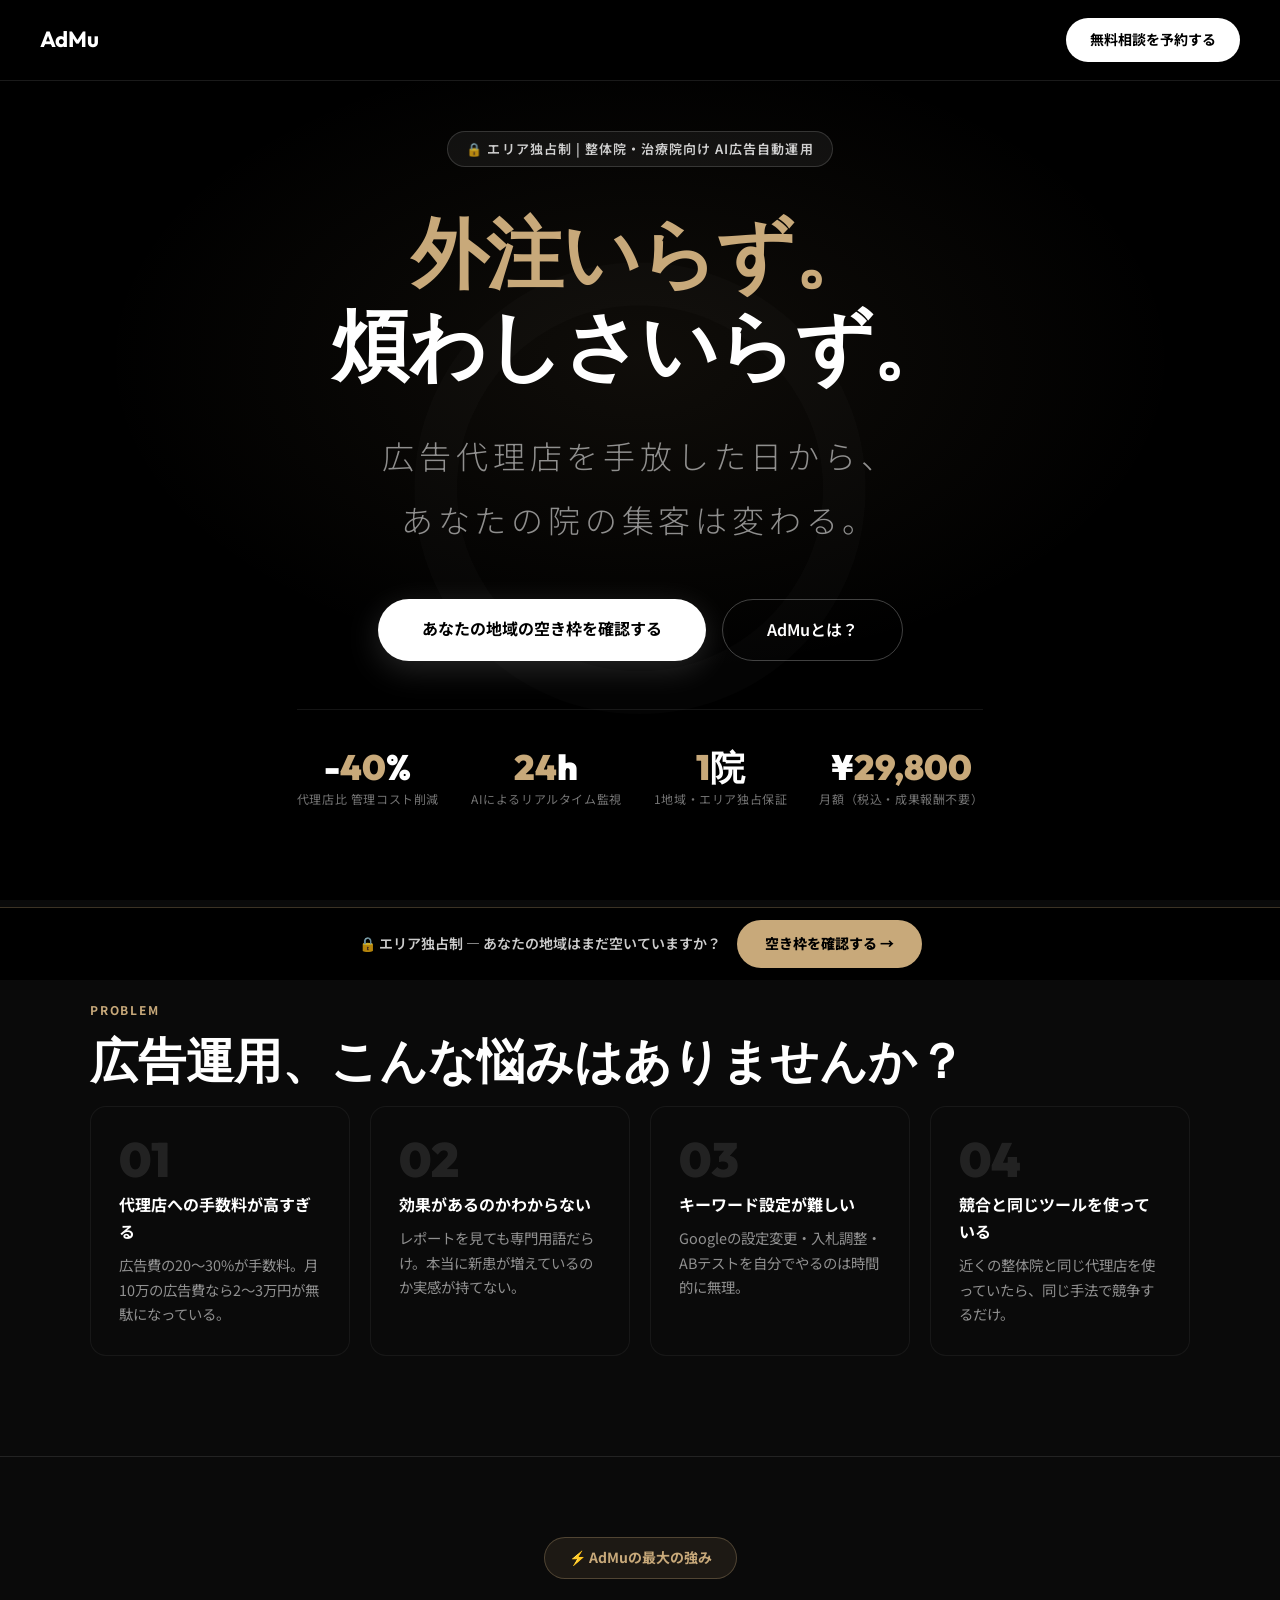
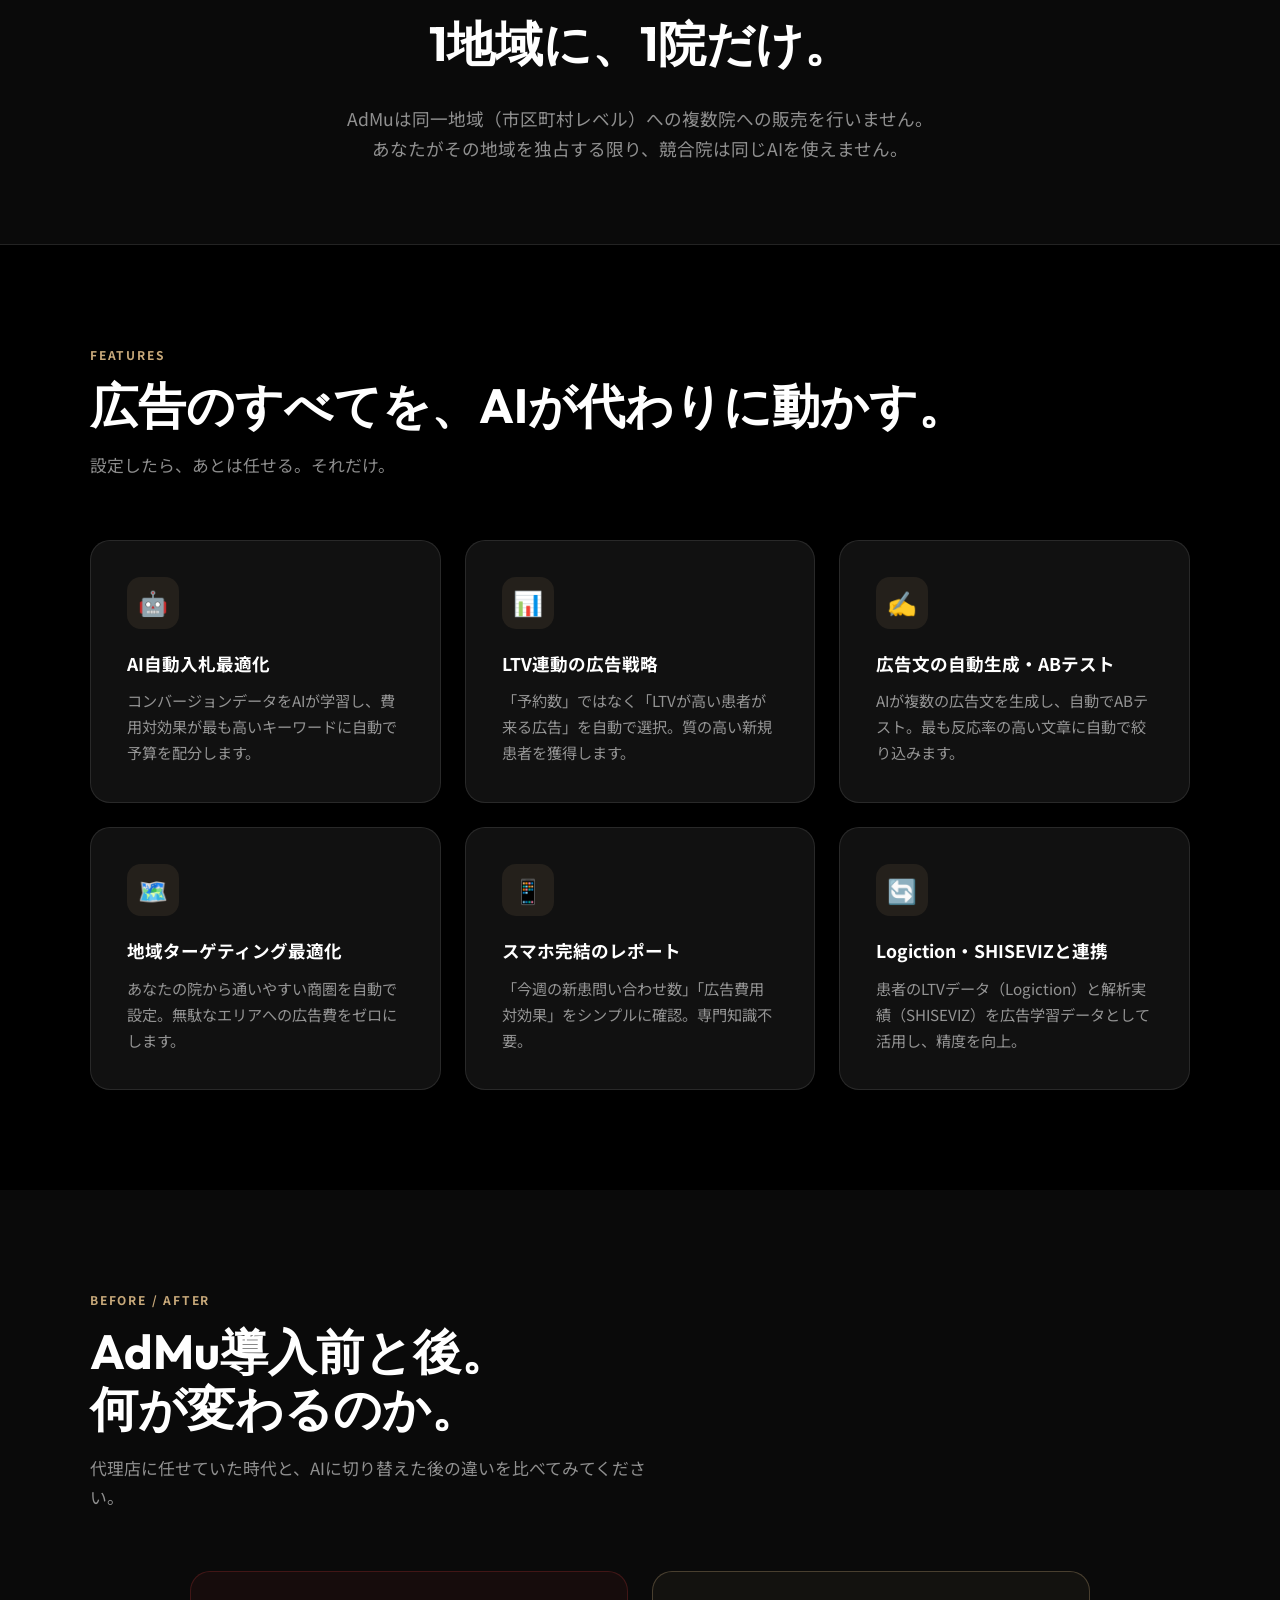
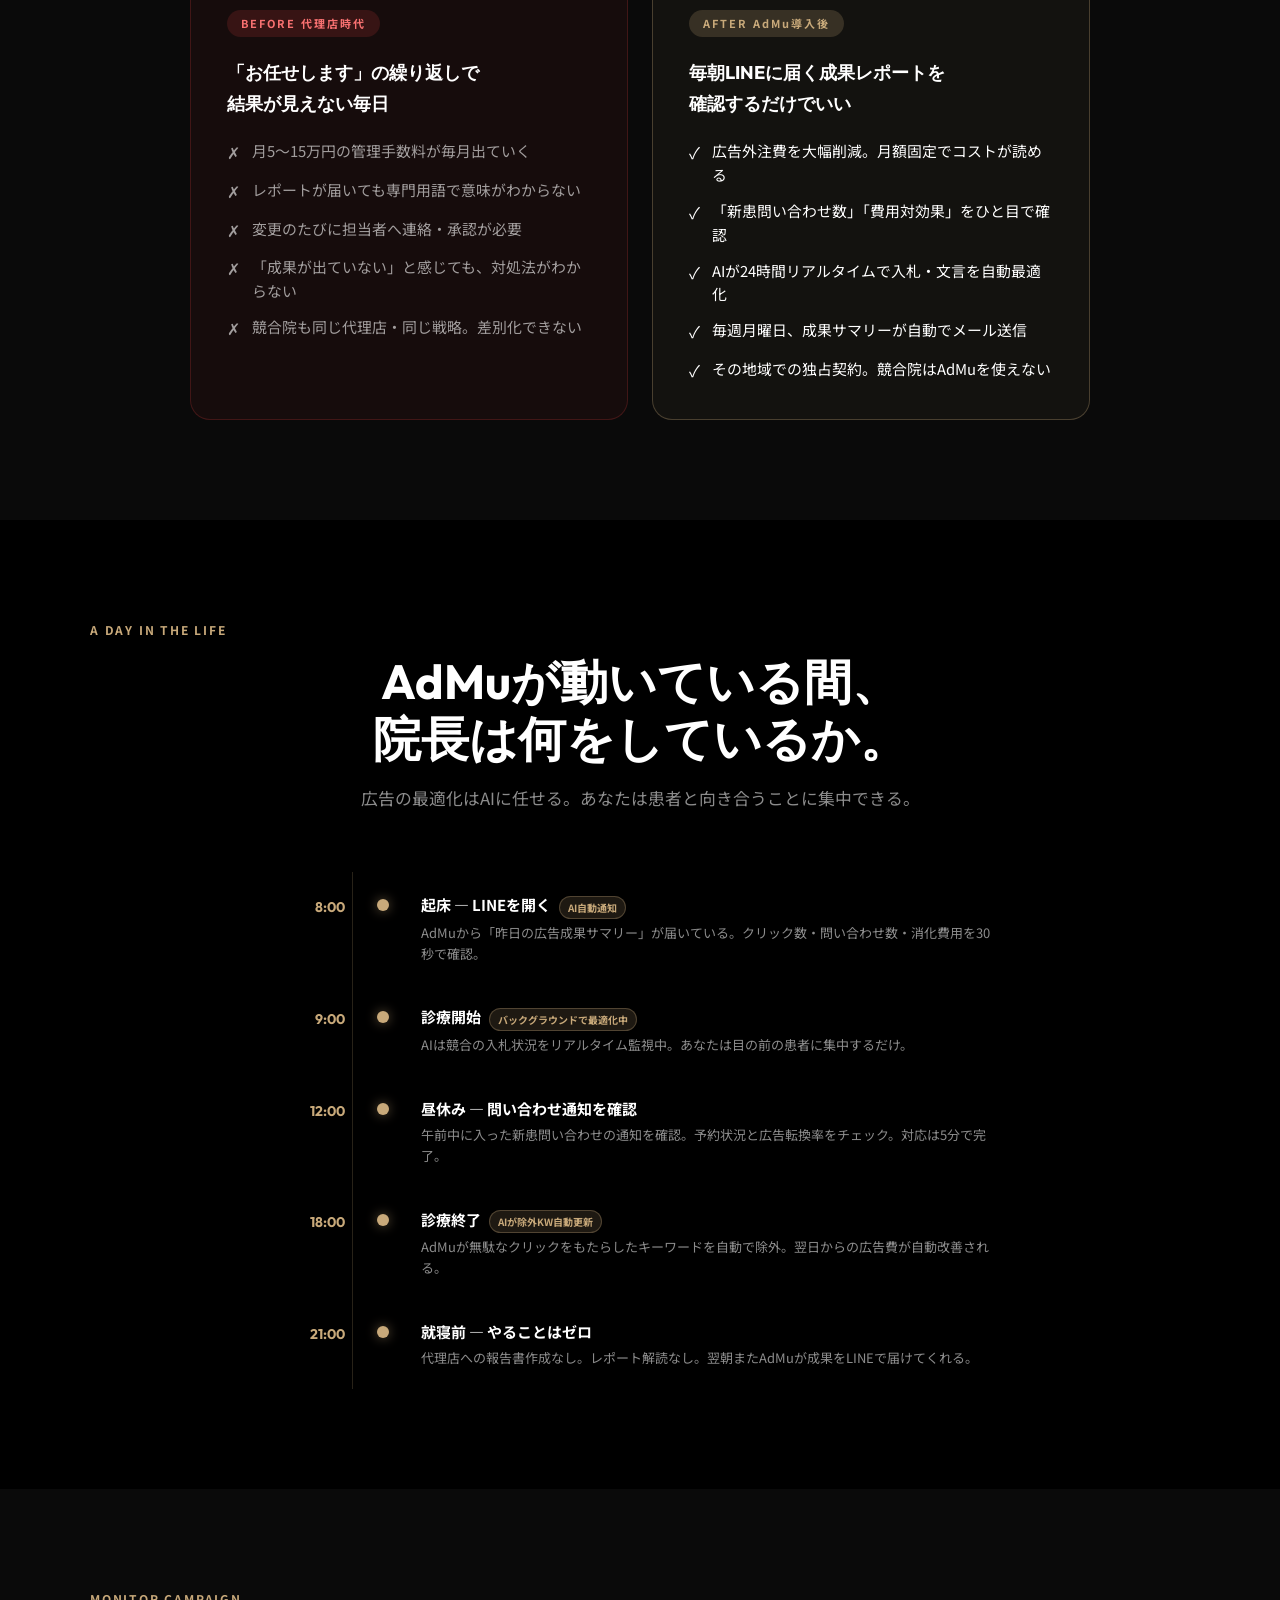
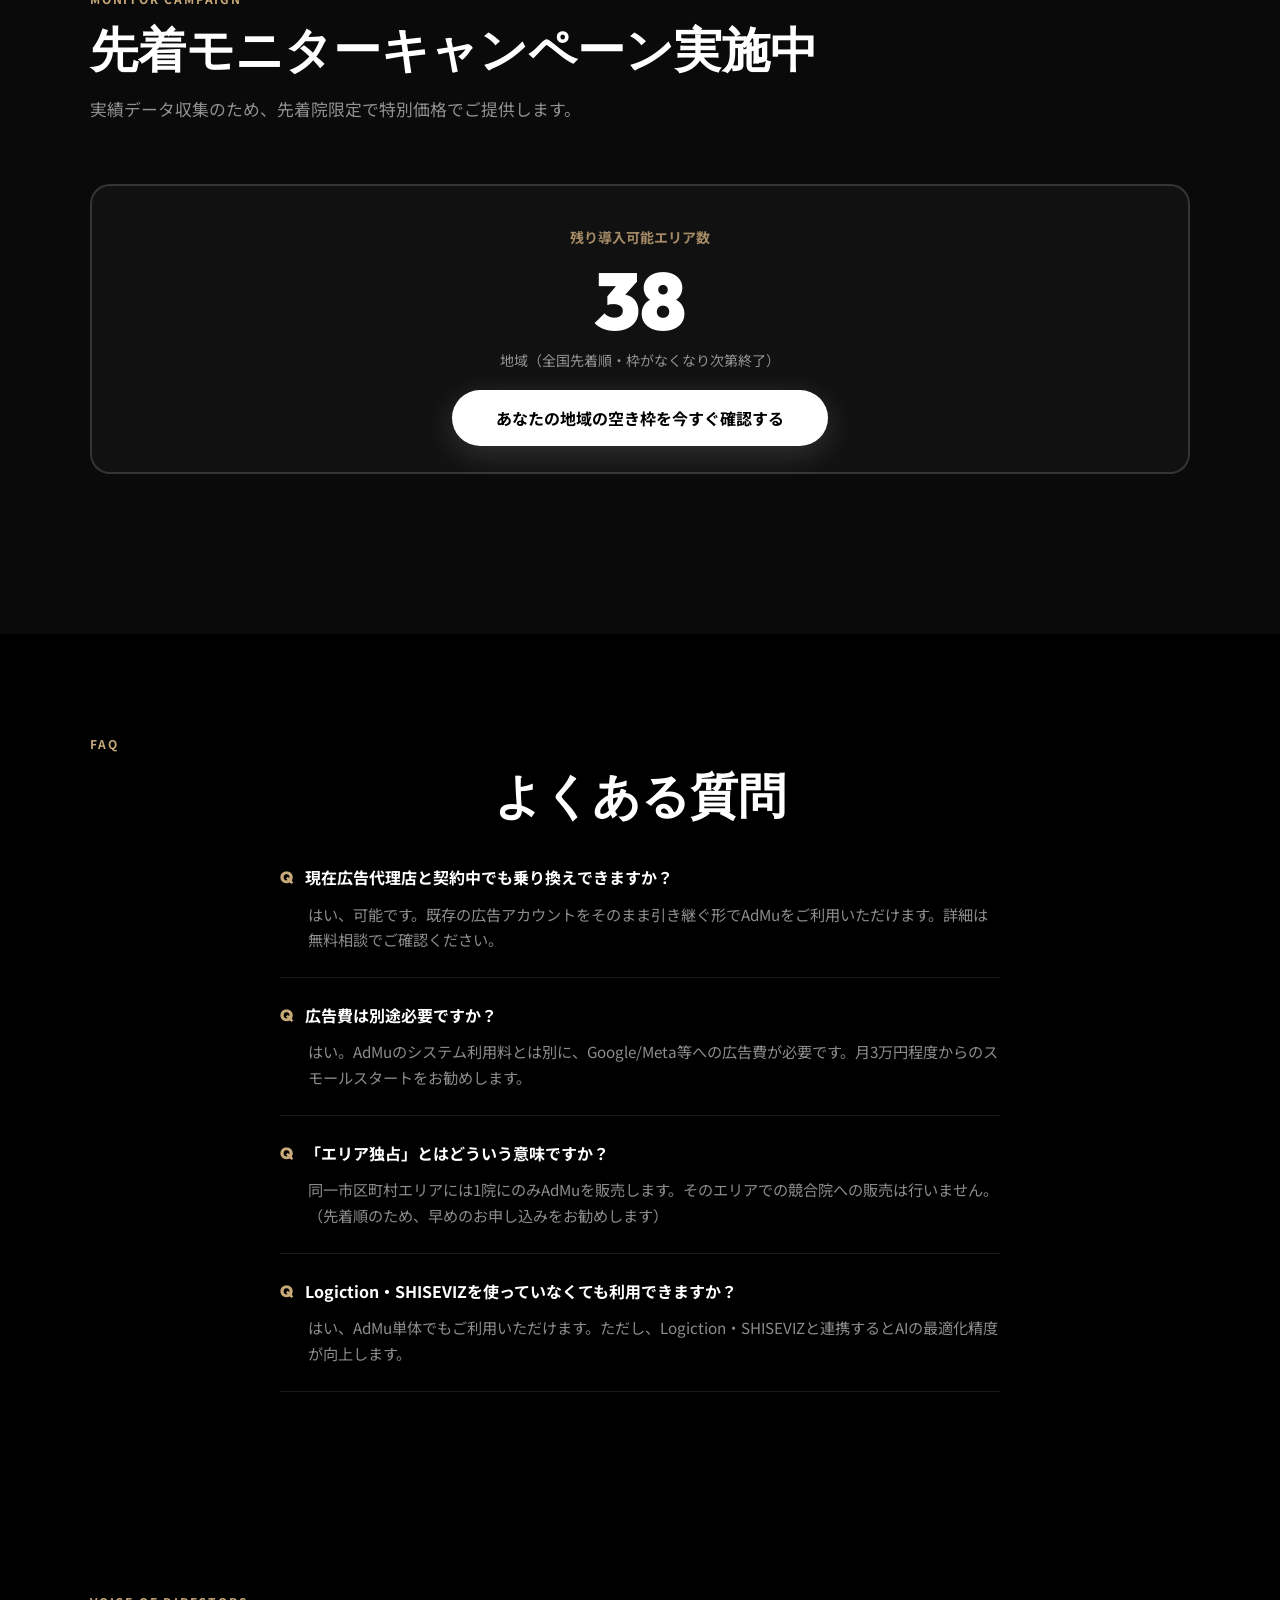
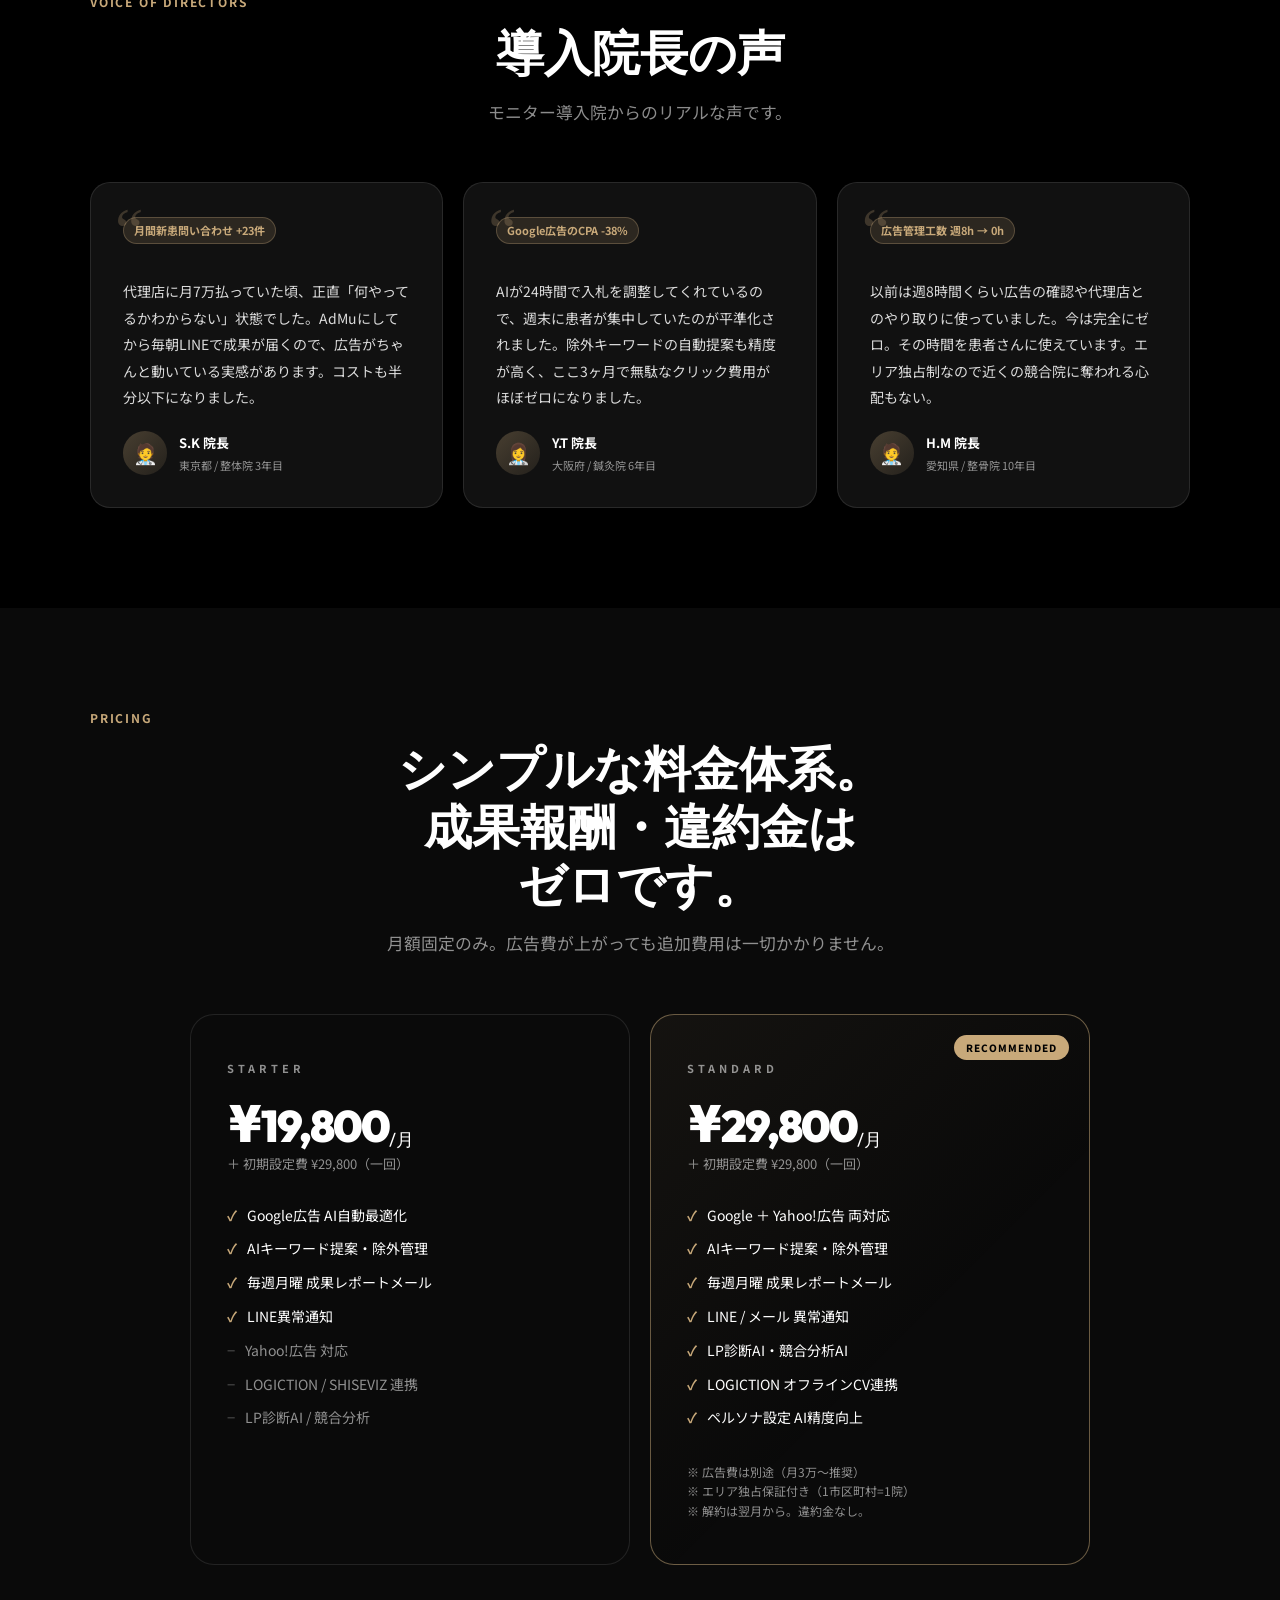
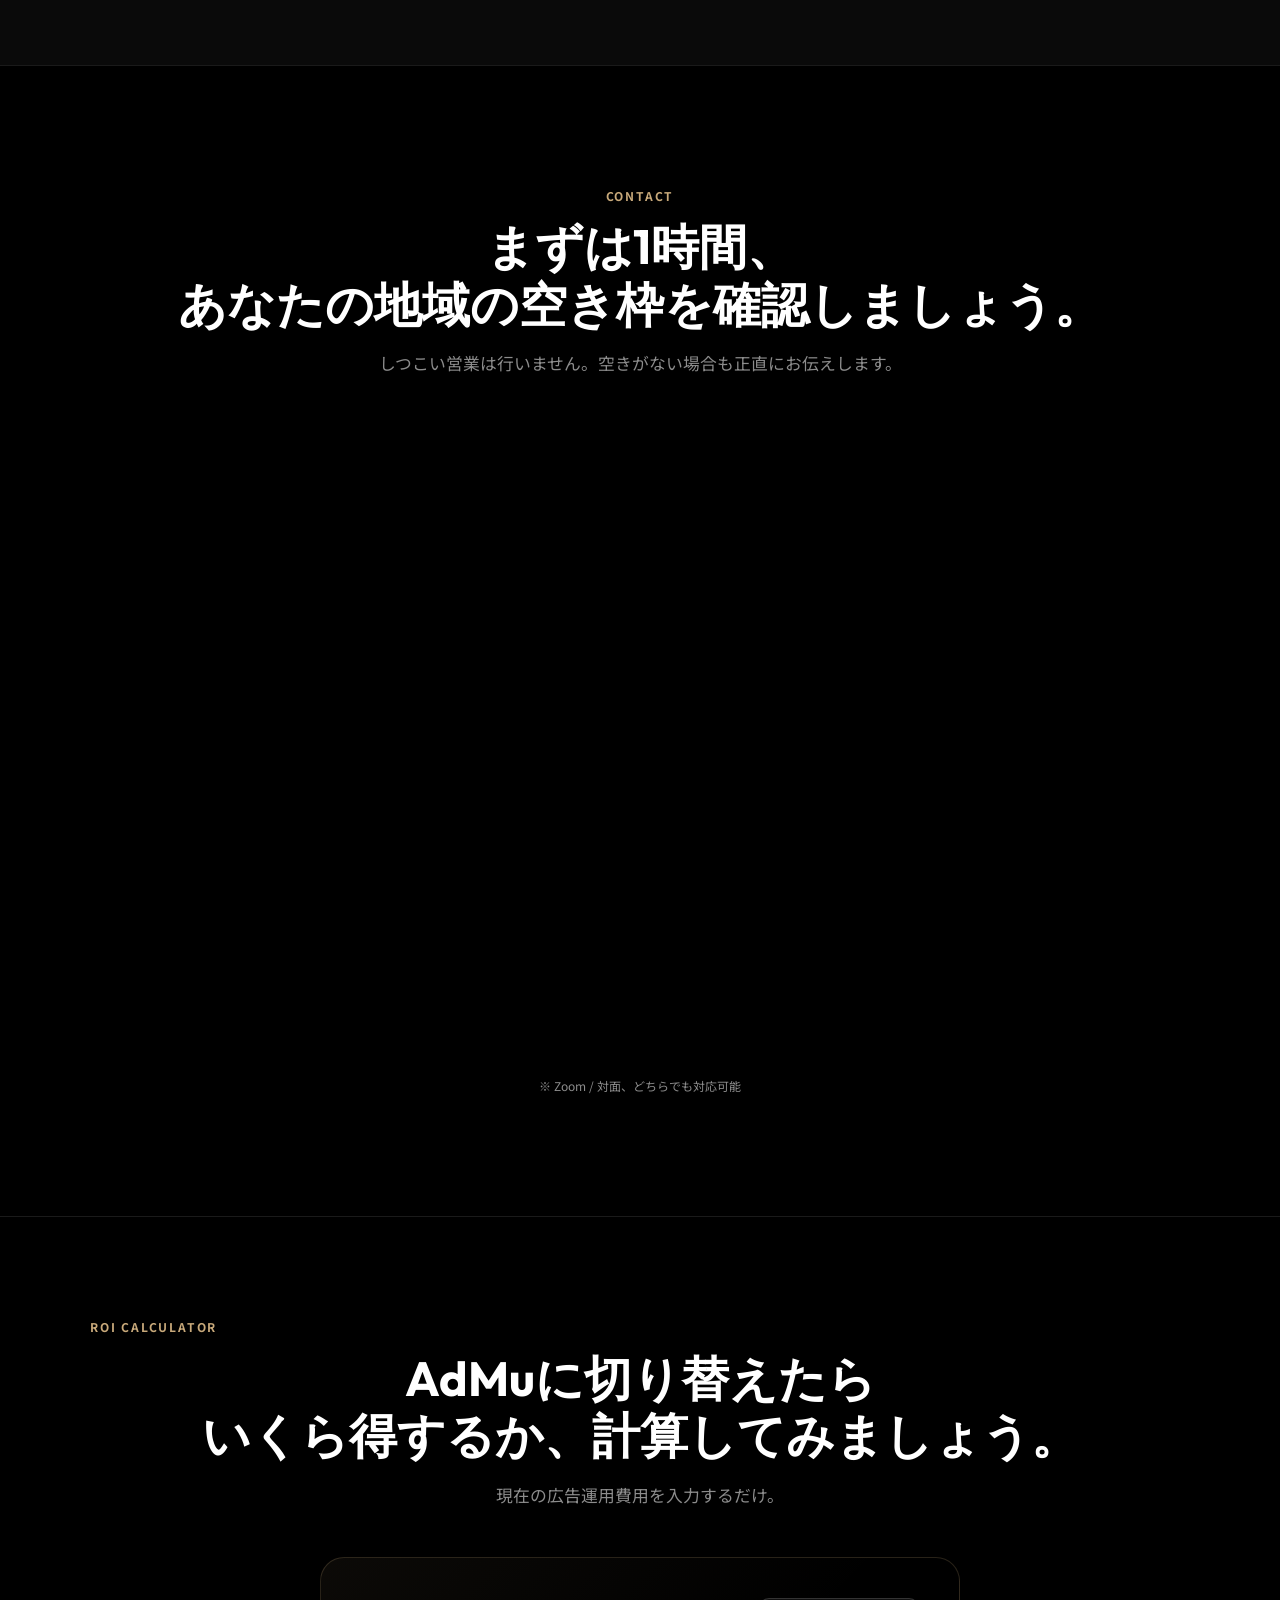
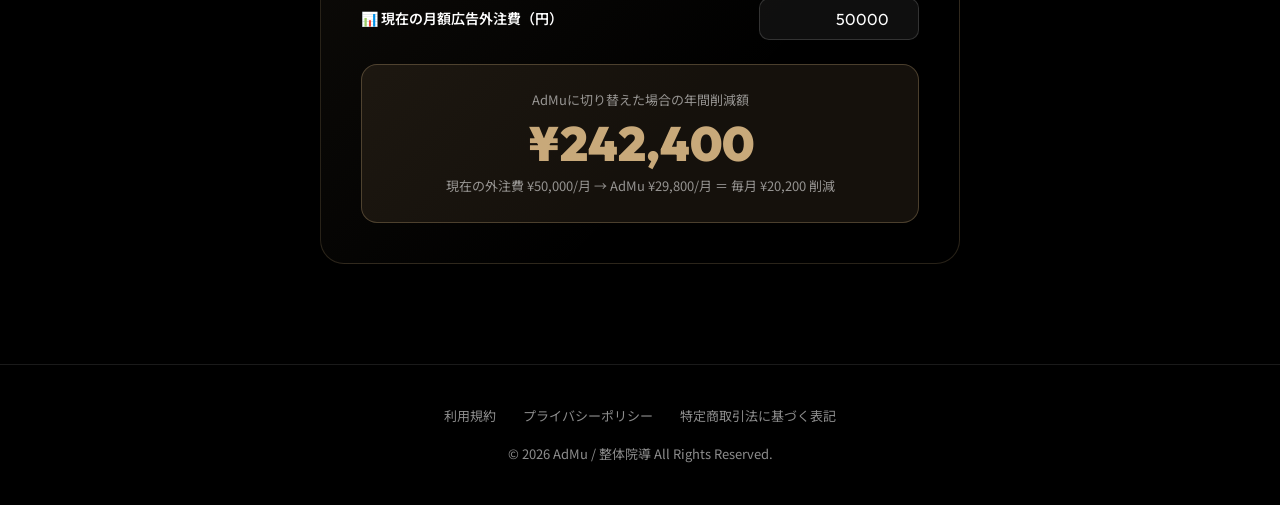
==== lp/index.html @ 642f0ea5 "feat: LP追加（Render Static Siteでデプロイ）" ====
<!DOCTYPE html>
<html lang="ja">
<head>
  <meta charset="UTF-8">
  <meta name="viewport" content="width=device-width, initial-scale=1.0">

  <!-- SEO基本 -->
  <title>AdMu | 整体院・治療院向けGoogle広告 AI自動運用システム</title>
  <meta name="description" content="AdMuは整体院・治療院向けのAI広告自動運用システムです。Google/Meta広告をAIが自動最適化。外注不要・煩わしさゼロで、新規患者の集客を自動化します。エリア独占制。">
  <meta name="keywords" content="整体院 広告,治療院 Google広告,整体院 集客自動化,AdMu,広告運用AI,整体院 マーケティング">
  <link rel="canonical" href="https://admu.jp/">

  <!-- OGP -->
  <meta property="og:type" content="website">
  <meta property="og:title" content="AdMu | 外注いらず。煩わしさいらず。">
  <meta property="og:description" content="整体院・治療院向けAI広告自動運用。Google/Meta広告をAIが自動最適化。エリア独占制で競合に差をつける。">
  <meta property="og:url" content="https://admu.jp/">
  <meta property="og:image" content="https://admu.jp/ogp.png">
  <meta property="og:site_name" content="AdMu">
  <meta name="twitter:card" content="summary_large_image">

  <!-- 構造化データ -->
  <script type="application/ld+json">
  {
    "@context": "https://schema.org",
    "@type": "SoftwareApplication",
    "name": "AdMu",
    "applicationCategory": "BusinessApplication",
    "operatingSystem": "Web",
    "description": "整体院・治療院向けAI広告自動運用システム。Google/Meta広告をAIが自動最適化し、エリア独占で集客を最大化。",
    "provider": {
      "@type": "Organization",
      "name": "整体院導"
    }
  }
  </script>

  <link rel="preconnect" href="https://fonts.googleapis.com">
  <link rel="preconnect" href="https://fonts.gstatic.com" crossorigin>
  <link href="https://fonts.googleapis.com/css2?family=Outfit:wght@300;400;600;700;900&family=Noto+Sans+JP:wght@400;500;700&display=swap" rel="stylesheet">

  <style>
    :root {
      --primary: #ffffff;
      --accent: #c8a97a;
      --bg-dark: #000000;
      --bg-card: #0a0a0a;
      --bg-card2: #111111;
      --text: #ffffff;
      --text-muted: rgba(255,255,255,0.55);
      --border: rgba(255,255,255,0.1);
    }

    * { margin: 0; padding: 0; box-sizing: border-box; }
    html { scroll-behavior: smooth; }

    body {
      font-family: 'Noto Sans JP', 'Outfit', sans-serif;
      background: var(--bg-dark);
      color: var(--text);
      line-height: 1.7;
    }

    /* ナビ */
    nav {
      position: fixed; top: 0; left: 0; right: 0; z-index: 100;
      display: flex; justify-content: space-between; align-items: center;
      padding: 18px 40px;
      background: rgba(0,0,0,0.9);
      backdrop-filter: blur(12px);
      border-bottom: 1px solid var(--border);
    }
    .nav-logo {
      font-family: 'Outfit', sans-serif;
      font-size: 22px; font-weight: 700; color: white;
    }
    .nav-cta {
      background: white; color: black; border: none;
      padding: 10px 24px; border-radius: 30px;
      font-size: 14px; font-weight: 700;
      text-decoration: none; cursor: pointer;
      transition: opacity 0.2s;
    }
    .nav-cta:hover { opacity: 0.85; }

    /* ヒーロー */
    .hero {
      min-height: 100vh;
      display: flex; align-items: center; justify-content: center;
      text-align: center; padding: 120px 20px 80px;
      position: relative; overflow: hidden;
    }
    .hero::before {
      content: '';
      position: absolute; inset: 0;
      background: radial-gradient(ellipse 60% 50% at 50% 40%, rgba(200,169,122,0.08) 0%, transparent 70%);
    }
    /* 禅円デコレーション */
    .hero::after {
      content: '○';
      position: absolute; top: 50%; left: 50%; transform: translate(-50%, -50%);
      font-size: 80vw; line-height: 1; color: rgba(255,255,255,0.015);
      pointer-events: none; font-family: serif;
    }
    .hero-badge {
      display: inline-block;
      background: rgba(255,255,255,0.06);
      border: 1px solid rgba(255,255,255,0.15);
      color: rgba(255,255,255,0.8);
      padding: 6px 18px; border-radius: 30px;
      font-size: 13px; font-weight: 600;
      margin-bottom: 40px; letter-spacing: 0.08em;
    }
    .hero h1 {
      font-family: 'Outfit', sans-serif;
      font-size: clamp(2rem, 6vw, 5rem);
      font-weight: 900; line-height: 1.2;
      margin-bottom: 32px;
      letter-spacing: -0.02em;
    }
    .hero h1 .accent { color: var(--accent); }
    .hero-copy {
      font-size: clamp(1.3rem, 3vw, 2rem);
      font-weight: 300; letter-spacing: 0.15em;
      color: var(--text-muted); margin-bottom: 48px;
      line-height: 2;
    }
    .hero-btns {
      display: flex; gap: 16px;
      justify-content: center; flex-wrap: wrap;
    }
    .btn-primary {
      background: white; color: black; border: none;
      padding: 16px 44px; border-radius: 40px;
      font-size: 16px; font-weight: 700;
      text-decoration: none; cursor: pointer;
      transition: transform 0.2s, box-shadow 0.2s;
      box-shadow: 0 8px 32px rgba(255,255,255,0.15);
    }
    .btn-primary:hover { transform: translateY(-2px); box-shadow: 0 12px 40px rgba(255,255,255,0.25); }
    .btn-secondary {
      background: transparent;
      color: white; border: 1px solid rgba(255,255,255,0.25);
      padding: 16px 44px; border-radius: 40px;
      font-size: 16px; font-weight: 600;
      text-decoration: none; cursor: pointer;
      transition: background 0.2s;
    }
    .btn-secondary:hover { background: rgba(255,255,255,0.05); }

    /* セクション共通 */
    section { padding: 100px 20px; }
    .container { max-width: 1100px; margin: 0 auto; }
    .section-label {
      font-size: 12px; font-weight: 700;
      color: var(--accent); letter-spacing: 0.15em;
      text-transform: uppercase; margin-bottom: 12px;
    }
    .section-title {
      font-family: 'Outfit', sans-serif;
      font-size: clamp(1.8rem, 4vw, 3rem);
      font-weight: 700; line-height: 1.2; margin-bottom: 16px;
    }
    .section-subtitle {
      font-size: 1.05rem; color: var(--text-muted);
      max-width: 560px; margin-bottom: 60px;
    }

    /* 課題提示 */
    .pain-grid {
      display: grid;
      grid-template-columns: repeat(auto-fit, minmax(260px, 1fr));
      gap: 20px;
    }
    .pain-card {
      background: var(--bg-card);
      border: 1px solid rgba(255,255,255,0.06);
      border-radius: 16px; padding: 28px;
    }
    .pain-card .num {
      font-family: 'Outfit', sans-serif;
      font-size: 3rem; font-weight: 900;
      color: rgba(255,255,255,0.1); line-height: 1;
    }
    .pain-card h3 { font-size: 1rem; font-weight: 700; margin: 8px 0; }
    .pain-card p { font-size: 0.9rem; color: var(--text-muted); }

    /* 機能 */
    .features-grid {
      display: grid;
      grid-template-columns: repeat(auto-fit, minmax(300px, 1fr));
      gap: 24px;
    }
    .feature-card {
      background: var(--bg-card2);
      border: 1px solid var(--border);
      border-radius: 20px; padding: 36px;
      transition: border-color 0.3s, transform 0.3s;
    }
    .feature-card:hover { border-color: rgba(200,169,122,0.4); transform: translateY(-4px); }
    .feature-icon {
      width: 52px; height: 52px;
      background: rgba(200,169,122,0.1);
      border-radius: 14px;
      display: flex; align-items: center; justify-content: center;
      font-size: 24px; margin-bottom: 20px;
    }
    .feature-card h3 { font-size: 1.1rem; font-weight: 700; margin-bottom: 10px; }
    .feature-card p { font-size: 0.95rem; color: var(--text-muted); }

    /* Before/After */
    .ba-section { background: var(--bg-card); }
    .ba-grid {
      display: grid; grid-template-columns: 1fr 1fr; gap: 24px;
      max-width: 900px; margin: 0 auto;
    }
    @media (max-width: 640px) { .ba-grid { grid-template-columns: 1fr; } }
    .ba-card {
      border-radius: 20px; padding: 36px;
      position: relative; overflow: hidden;
    }
    .ba-card.before {
      background: rgba(239,68,68,0.05);
      border: 1px solid rgba(239,68,68,0.2);
    }
    .ba-card.after {
      background: rgba(200,169,122,0.05);
      border: 1px solid rgba(200,169,122,0.3);
    }
    .ba-tag {
      display: inline-block; font-size: 11px; font-weight: 700;
      letter-spacing: 2px; padding: 4px 14px; border-radius: 99px;
      margin-bottom: 20px;
    }
    .ba-card.before .ba-tag { background: rgba(239,68,68,0.15); color: #f87171; }
    .ba-card.after  .ba-tag { background: rgba(200,169,122,0.2); color: var(--accent); }
    .ba-card h3 {
      font-family: 'Outfit', sans-serif;
      font-size: 1.15rem; font-weight: 700; margin-bottom: 20px;
    }
    .ba-list { list-style: none; display: flex; flex-direction: column; gap: 12px; }
    .ba-list li {
      display: flex; align-items: flex-start; gap: 12px;
      font-size: 0.93rem; line-height: 1.6;
    }
    .ba-card.before .ba-list li { color: rgba(255,255,255,0.6); }
    .ba-card.after  .ba-list li { color: var(--text); }
    .ba-icon { flex-shrink: 0; font-size: 16px; margin-top: 1px; }

    /* タイムライン */
    .timeline-section { background: var(--bg-dark); }
    .timeline { max-width: 720px; margin: 0 auto; position: relative; }
    .timeline::before {
      content: ''; position: absolute; left: 72px; top: 0; bottom: 0;
      width: 1px; background: rgba(200,169,122,0.2);
    }
    .tl-item {
      display: flex; gap: 32px; align-items: flex-start;
      padding: 20px 0; position: relative;
    }
    .tl-time {
      width: 65px; flex-shrink: 0; text-align: right;
      font-family: 'Outfit', sans-serif;
      font-size: 14px; font-weight: 700;
      color: var(--accent); padding-top: 4px;
    }
    .tl-dot {
      width: 12px; height: 12px; border-radius: 50%;
      background: var(--accent); flex-shrink: 0;
      position: relative; z-index: 1; margin-top: 7px;
      box-shadow: 0 0 12px rgba(200,169,122,0.5);
    }
    .tl-content { flex: 1; }
    .tl-content h4 { font-size: 15px; font-weight: 700; margin-bottom: 4px; }
    .tl-content p { font-size: 13px; color: var(--text-muted); line-height: 1.6; }
    .tl-ai-badge {
      display: inline-block; font-size: 10px; font-weight: 700;
      padding: 2px 8px; border-radius: 99px; margin-left: 8px;
      background: rgba(200,169,122,0.15); color: var(--accent);
      border: 1px solid rgba(200,169,122,0.3); vertical-align: middle;
    }

    /* エリア独占 */
    .area-section {
      background: var(--bg-card);
      border-top: 1px solid var(--border);
      border-bottom: 1px solid var(--border);
      padding: 80px 20px;
      text-align: center;
    }
    .area-badge {
      display: inline-block;
      background: rgba(200,169,122,0.1);
      border: 1px solid rgba(200,169,122,0.3);
      color: var(--accent); padding: 8px 24px;
      border-radius: 30px; font-size: 14px; font-weight: 700;
      margin-bottom: 24px;
    }

    /* Hero stats */
    .hero-stats {
      display: flex; gap: 32px; justify-content: center; flex-wrap: wrap;
      margin-top: 48px; padding-top: 40px;
      border-top: 1px solid rgba(255,255,255,0.08);
    }
    .hero-stat { text-align: center; }
    .hero-stat-num {
      font-family: 'Outfit', sans-serif;
      font-size: 2.2rem; font-weight: 900; color: white; line-height: 1;
      margin-bottom: 4px;
    }
    .hero-stat-num span { color: var(--accent); }
    .hero-stat-label { font-size: 12px; color: rgba(255,255,255,0.45); letter-spacing: 0.05em; }

    /* 社会的証明 */
    .voice-grid {
      display: grid; grid-template-columns: repeat(auto-fit, minmax(300px, 1fr));
      gap: 20px;
    }
    .voice-card {
      background: var(--bg-card2); border: 1px solid var(--border);
      border-radius: 20px; padding: 32px;
      position: relative;
    }
    .voice-card::before {
      content: '\201C'; font-size: 64px; line-height: 1;
      color: rgba(200,169,122,0.25); position: absolute;
      top: 16px; left: 24px; font-family: Georgia, serif;
    }
    .voice-text { font-size: 14px; line-height: 1.9; color: rgba(255,255,255,0.85); margin-bottom: 20px; padding-top: 20px; }
    .voice-meta { display: flex; align-items: center; gap: 12px; }
    .voice-avatar {
      width: 44px; height: 44px; border-radius: 50%;
      background: linear-gradient(135deg, rgba(200,169,122,0.3), rgba(200,169,122,0.1));
      display: flex; align-items: center; justify-content: center;
      font-size: 20px; flex-shrink: 0;
    }
    .voice-name { font-size: 13px; font-weight: 700; }
    .voice-name span { font-size: 11px; color: var(--text-muted); font-weight: 400; display: block; margin-top: 2px; }
    .voice-result {
      display: inline-block; font-size: 11px; font-weight: 700;
      padding: 3px 10px; border-radius: 99px; margin-bottom: 14px;
      background: rgba(200,169,122,0.15); color: var(--accent);
      border: 1px solid rgba(200,169,122,0.3);
    }

    /* 料金 */
    .pricing-grid {
      display: grid; grid-template-columns: repeat(auto-fit, minmax(300px, 1fr));
      gap: 20px; max-width: 900px; margin: 0 auto;
    }
    .price-card {
      border: 1px solid var(--border); border-radius: 24px; padding: 44px 36px;
      position: relative; background: var(--bg-card);
    }
    .price-card.main {
      border-color: rgba(200,169,122,0.5);
      background: linear-gradient(135deg, rgba(200,169,122,0.06) 0%, transparent 60%);
    }
    .price-plan-name { font-size: 11px; letter-spacing: 4px; color: var(--text-muted); font-weight: 700; margin-bottom: 20px; }
    .price-num {
      font-family: 'Outfit', sans-serif;
      font-size: 52px; font-weight: 900; letter-spacing: -2px; line-height: 1; margin-bottom: 4px;
    }
    .price-num sub { font-size: 18px; font-weight: 400; vertical-align: bottom; letter-spacing: 0; }
    .price-mo { font-size: 13px; color: var(--text-muted); margin-bottom: 28px; }
    .price-badge-main {
      position: absolute; top: 20px; right: 20px;
      background: var(--accent); color: #000;
      font-size: 10px; font-weight: 800; padding: 4px 12px; border-radius: 99px;
      letter-spacing: 1px;
    }
    .price-list { list-style: none; display: flex; flex-direction: column; gap: 10px; margin-bottom: 32px; }
    .price-list li { font-size: 14px; display: flex; align-items: center; gap: 10px; }
    .price-list li::before { content: '✓'; color: var(--accent); font-weight: 700; flex-shrink: 0; }
    .price-list li.off { color: var(--text-muted); }
    .price-list li.off::before { content: '−'; color: rgba(255,255,255,0.2); }
    .price-footnote { font-size: 12px; color: var(--text-muted); margin-top: 20px; line-height: 1.6; }

    /* コンタクトフォーム */
    .contact-form { max-width: 560px; margin: 0 auto; }
    .form-row2 { display: grid; grid-template-columns: 1fr 1fr; gap: 12px; }
    @media (max-width: 540px) { .form-row2 { grid-template-columns: 1fr; } }
    .cf-input {
      width: 100%; background: rgba(255,255,255,0.04);
      border: 1px solid rgba(255,255,255,0.12);
      border-radius: 12px; padding: 14px 18px;
      color: white; font-size: 15px; font-family: inherit;
      transition: border-color 0.2s;
      -webkit-font-smoothing: antialiased;
    }
    .cf-input:focus { outline: none; border-color: rgba(200,169,122,0.6); }
    .cf-input::placeholder { color: rgba(255,255,255,0.3); }
    .cf-label { font-size: 12px; color: rgba(255,255,255,0.5); margin-bottom: 6px; font-weight: 600; letter-spacing: 0.05em; }
    .cf-group { display: flex; flex-direction: column; margin-bottom: 14px; }
    .cf-submit {
      width: 100%; padding: 18px; border-radius: 40px;
      background: white; color: black; border: none;
      font-size: 16px; font-weight: 800; cursor: pointer;
      transition: all 0.2s; margin-top: 8px;
      box-shadow: 0 8px 32px rgba(255,255,255,0.15);
      font-family: inherit;
    }
    .cf-submit:hover { transform: translateY(-2px); box-shadow: 0 12px 40px rgba(255,255,255,0.25); }
    .cf-submit:disabled { opacity: 0.5; cursor: not-allowed; transform: none; }
    .cf-note { font-size: 12px; color: rgba(255,255,255,0.3); text-align: center; margin-top: 12px; }
    #cfThanks { display: none; text-align: center; padding: 40px 0; }
    #cfThanks .thanks-icon { font-size: 56px; margin-bottom: 16px; }
    #cfThanks h3 { font-size: 22px; font-weight: 800; margin-bottom: 8px; }
    #cfThanks p { color: var(--text-muted); font-size: 14px; line-height: 1.8; }

    /* モニター枠 */
    .monitor-banner {
      background: rgba(255,255,255,0.03);
      border: 2px solid rgba(255,255,255,0.15);
      border-radius: 20px; padding: 40px;
      text-align: center; margin: 60px 0;
    }
    .monitor-count {
      font-family: 'Outfit', sans-serif;
      font-size: 5rem; font-weight: 900; color: white; line-height: 1;
    }

    /* FAQ */
    .faq-list { max-width: 720px; margin: 0 auto; }
    .faq-item { border-bottom: 1px solid var(--border); padding: 24px 0; }
    .faq-q {
      font-weight: 700; font-size: 1rem; margin-bottom: 10px;
      display: flex; align-items: flex-start; gap: 12px;
    }
    .faq-q::before {
      content: 'Q'; color: var(--accent);
      font-family: 'Outfit', sans-serif; font-weight: 900;
      flex-shrink: 0;
    }
    .faq-a { font-size: 0.95rem; color: var(--text-muted); padding-left: 28px; }

    /* CTA */
    .cta-section {
      text-align: center; padding: 120px 20px;
      border-top: 1px solid var(--border);
    }

    /* フッター */
    footer {
      text-align: center; padding: 40px 20px;
      border-top: 1px solid var(--border);
      font-size: 13px; color: var(--text-muted);
    }
    footer a { color: var(--text-muted); text-decoration: none; margin: 0 12px; }
    footer a:hover { color: white; }

    /* スクロールアニメーション */
    .fade-up { opacity: 0; transform: translateY(40px); transition: opacity 0.8s ease, transform 0.8s ease; }
    .fade-up.visible { opacity: 1; transform: translateY(0); }
    .fade-up:nth-child(2) { transition-delay: 0.1s; }
    .fade-up:nth-child(3) { transition-delay: 0.2s; }
    .fade-up:nth-child(4) { transition-delay: 0.3s; }

    /* スティッキーCTA */
    .sticky-cta {
      position: fixed; bottom: -80px; left: 0; right: 0; z-index: 99;
      background: rgba(0,0,0,0.95); backdrop-filter: blur(16px);
      border-top: 1px solid rgba(200,169,122,0.3);
      padding: 12px 20px; display: flex; justify-content: center; align-items: center; gap: 16px;
      transition: bottom 0.4s ease;
    }
    .sticky-cta.show { bottom: 0; }
    .sticky-cta-text { font-size: 14px; font-weight: 600; color: rgba(255,255,255,0.8); }
    .sticky-cta-btn {
      background: var(--accent); color: #000; border: none;
      padding: 12px 28px; border-radius: 30px; font-size: 14px; font-weight: 800;
      text-decoration: none; cursor: pointer; white-space: nowrap;
      transition: transform 0.2s; font-family: inherit;
    }
    .sticky-cta-btn:hover { transform: scale(1.05); }
    @media (max-width: 520px) { .sticky-cta-text { display: none; } }

    /* ROI計算機 */
    .roi-section { background: var(--bg-dark); border-top: 1px solid var(--border); }
    .roi-card {
      max-width: 640px; margin: 0 auto;
      background: linear-gradient(135deg, rgba(200,169,122,0.06), transparent 60%);
      border: 1px solid rgba(200,169,122,0.2); border-radius: 24px; padding: 40px;
    }
    .roi-row { display: flex; justify-content: space-between; align-items: center; margin-bottom: 20px; }
    .roi-label { font-size: 14px; font-weight: 600; }
    .roi-input {
      width: 160px; background: rgba(255,255,255,0.06); border: 1px solid rgba(255,255,255,0.15);
      border-radius: 10px; padding: 10px 14px; color: white; font-size: 16px;
      font-family: 'Outfit', sans-serif; text-align: right;
    }
    .roi-input:focus { outline: none; border-color: var(--accent); }
    .roi-result {
      background: rgba(200,169,122,0.1); border: 1px solid rgba(200,169,122,0.3);
      border-radius: 16px; padding: 24px; margin-top: 24px; text-align: center;
    }
    .roi-savings {
      font-family: 'Outfit', sans-serif; font-size: 3rem; font-weight: 900;
      color: var(--accent); line-height: 1;
    }
    .roi-note { font-size: 13px; color: var(--text-muted); margin-top: 8px; }

    /* カウントアップ */
    .count-up { display: inline-block; }

    @media (max-width: 768px) {
      nav { padding: 14px 20px; }
      .hero h1 { font-size: 2.2rem; }
      section { padding: 64px 20px; }
      .roi-row { flex-direction: column; gap: 8px; align-items: flex-start; }
      .roi-input { width: 100%; }
      footer { padding-bottom: 80px; }
    }
  </style>
</head>
<body>

<!-- ナビ -->
<nav>
  <div class="nav-logo">AdMu</div>
  <a href="#contact" class="nav-cta" id="nav-cta-btn">無料相談を予約する</a>
</nav>

<!-- ヒーロー -->
<section class="hero" id="hero">
  <div style="position:relative;z-index:1">
    <div class="hero-badge">🔒 エリア独占制 | 整体院・治療院向け AI広告自動運用</div>
    <h1><span class="accent">外注いらず。</span><br>煩わしさいらず。</h1>
    <div class="hero-copy">
      広告代理店を手放した日から、<br>あなたの院の集客は変わる。
    </div>
    <div class="hero-btns">
      <a href="#contact" class="btn-primary" id="hero-cta-btn">あなたの地域の空き枠を確認する</a>
      <a href="#features" class="btn-secondary">AdMuとは？</a>
    </div>
    <!-- 数値ファクト -->
    <div class="hero-stats">
      <div class="hero-stat">
        <div class="hero-stat-num">-<span>40</span>%</div>
        <div class="hero-stat-label">代理店比 管理コスト削減</div>
      </div>
      <div class="hero-stat">
        <div class="hero-stat-num"><span>24</span>h</div>
        <div class="hero-stat-label">AIによるリアルタイム監視</div>
      </div>
      <div class="hero-stat">
        <div class="hero-stat-num"><span>1</span>院</div>
        <div class="hero-stat-label">1地域・エリア独占保証</div>
      </div>
      <div class="hero-stat">
        <div class="hero-stat-num">¥<span>29,800</span></div>
        <div class="hero-stat-label">月額（税込・成果報酬不要）</div>
      </div>
    </div>
  </div>
</section>

<!-- 課題提示 -->
<section id="pain" style="background:var(--bg-card);">
  <div class="container">
    <div class="section-label">Problem</div>
    <h2 class="section-title">広告運用、こんな悩みはありませんか？</h2>
    <div class="pain-grid">
      <div class="pain-card fade-up">
        <div class="num">01</div>
        <h3>代理店への手数料が高すぎる</h3>
        <p>広告費の20〜30%が手数料。月10万の広告費なら2〜3万円が無駄になっている。</p>
      </div>
      <div class="pain-card fade-up">
        <div class="num">02</div>
        <h3>効果があるのかわからない</h3>
        <p>レポートを見ても専門用語だらけ。本当に新患が増えているのか実感が持てない。</p>
      </div>
      <div class="pain-card fade-up">
        <div class="num">03</div>
        <h3>キーワード設定が難しい</h3>
        <p>Googleの設定変更・入札調整・ABテストを自分でやるのは時間的に無理。</p>
      </div>
      <div class="pain-card fade-up">
        <div class="num">04</div>
        <h3>競合と同じツールを使っている</h3>
        <p>近くの整体院と同じ代理店を使っていたら、同じ手法で競争するだけ。</p>
      </div>
    </div>
  </div>
</section>

<!-- エリア独占 -->
<div class="area-section" id="area">
  <div class="area-badge">⚡ AdMuの最大の強み</div>
  <h2 style="font-family:'Outfit',sans-serif;font-size:clamp(1.8rem,4vw,3rem);font-weight:700;margin-bottom:20px">
    1地域に、1院だけ。
  </h2>
  <p style="color:var(--text-muted);font-size:1.1rem;max-width:600px;margin:0 auto">
    AdMuは同一地域（市区町村レベル）への複数院への販売を行いません。<br>
    あなたがその地域を独占する限り、競合院は同じAIを使えません。
  </p>
</div>

<!-- 機能 -->
<section id="features">
  <div class="container">
    <div class="section-label">Features</div>
    <h2 class="section-title">広告のすべてを、AIが代わりに動かす。</h2>
    <p class="section-subtitle">設定したら、あとは任せる。それだけ。</p>
    <div class="features-grid">
      <article class="feature-card fade-up">
        <div class="feature-icon">🤖</div>
        <h3>AI自動入札最適化</h3>
        <p>コンバージョンデータをAIが学習し、費用対効果が最も高いキーワードに自動で予算を配分します。</p>
      </article>
      <article class="feature-card fade-up">
        <div class="feature-icon">📊</div>
        <h3>LTV連動の広告戦略</h3>
        <p>「予約数」ではなく「LTVが高い患者が来る広告」を自動で選択。質の高い新規患者を獲得します。</p>
      </article>
      <article class="feature-card fade-up">
        <div class="feature-icon">✍️</div>
        <h3>広告文の自動生成・ABテスト</h3>
        <p>AIが複数の広告文を生成し、自動でABテスト。最も反応率の高い文章に自動で絞り込みます。</p>
      </article>
      <article class="feature-card fade-up">
        <div class="feature-icon">🗺️</div>
        <h3>地域ターゲティング最適化</h3>
        <p>あなたの院から通いやすい商圏を自動で設定。無駄なエリアへの広告費をゼロにします。</p>
      </article>
      <article class="feature-card fade-up">
        <div class="feature-icon">📱</div>
        <h3>スマホ完結のレポート</h3>
        <p>「今週の新患問い合わせ数」「広告費用対効果」をシンプルに確認。専門知識不要。</p>
      </article>
      <article class="feature-card fade-up">
        <div class="feature-icon">🔄</div>
        <h3>Logiction・SHISEVIZと連携</h3>
        <p>患者のLTVデータ（Logiction）と解析実績（SHISEVIZ）を広告学習データとして活用し、精度を向上。</p>
      </article>
    </div>
  </div>
</section>

<!-- Before / After -->
<section class="ba-section" id="before-after">
  <div class="container">
    <div class="section-label">Before / After</div>
    <h2 class="section-title">AdMu導入前と後。<br>何が変わるのか。</h2>
    <p class="section-subtitle">代理店に任せていた時代と、AIに切り替えた後の違いを比べてみてください。</p>
    <div class="ba-grid">
      <div class="ba-card before">
        <span class="ba-tag">BEFORE 代理店時代</span>
        <h3>「お任せします」の繰り返しで<br>結果が見えない毎日</h3>
        <ul class="ba-list">
          <li><span class="ba-icon">✗</span> 月5〜15万円の管理手数料が毎月出ていく</li>
          <li><span class="ba-icon">✗</span> レポートが届いても専門用語で意味がわからない</li>
          <li><span class="ba-icon">✗</span> 変更のたびに担当者へ連絡・承認が必要</li>
          <li><span class="ba-icon">✗</span> 「成果が出ていない」と感じても、対処法がわからない</li>
          <li><span class="ba-icon">✗</span> 競合院も同じ代理店・同じ戦略。差別化できない</li>
        </ul>
      </div>
      <div class="ba-card after">
        <span class="ba-tag">AFTER AdMu導入後</span>
        <h3>毎朝LINEに届く成果レポートを<br>確認するだけでいい</h3>
        <ul class="ba-list">
          <li><span class="ba-icon">✓</span> 広告外注費を大幅削減。月額固定でコストが読める</li>
          <li><span class="ba-icon">✓</span> 「新患問い合わせ数」「費用対効果」をひと目で確認</li>
          <li><span class="ba-icon">✓</span> AIが24時間リアルタイムで入札・文言を自動最適化</li>
          <li><span class="ba-icon">✓</span> 毎週月曜日、成果サマリーが自動でメール送信</li>
          <li><span class="ba-icon">✓</span> その地域での独占契約。競合院はAdMuを使えない</li>
        </ul>
      </div>
    </div>
  </div>
</section>

<!-- 導入後の1日タイムライン -->
<section class="timeline-section" id="timeline">
  <div class="container">
    <div class="section-label">A Day in the Life</div>
    <h2 class="section-title" style="text-align:center">AdMuが動いている間、<br>院長は何をしているか。</h2>
    <p class="section-subtitle" style="margin:0 auto 60px;text-align:center">広告の最適化はAIに任せる。あなたは患者と向き合うことに集中できる。</p>
    <div class="timeline">
      <div class="tl-item">
        <div class="tl-time">8:00</div>
        <div class="tl-dot"></div>
        <div class="tl-content">
          <h4>起床 — LINEを開く<span class="tl-ai-badge">AI自動通知</span></h4>
          <p>AdMuから「昨日の広告成果サマリー」が届いている。クリック数・問い合わせ数・消化費用を30秒で確認。</p>
        </div>
      </div>
      <div class="tl-item">
        <div class="tl-time">9:00</div>
        <div class="tl-dot"></div>
        <div class="tl-content">
          <h4>診療開始<span class="tl-ai-badge">バックグラウンドで最適化中</span></h4>
          <p>AIは競合の入札状況をリアルタイム監視中。あなたは目の前の患者に集中するだけ。</p>
        </div>
      </div>
      <div class="tl-item">
        <div class="tl-time">12:00</div>
        <div class="tl-dot"></div>
        <div class="tl-content">
          <h4>昼休み — 問い合わせ通知を確認</h4>
          <p>午前中に入った新患問い合わせの通知を確認。予約状況と広告転換率をチェック。対応は5分で完了。</p>
        </div>
      </div>
      <div class="tl-item">
        <div class="tl-time">18:00</div>
        <div class="tl-dot"></div>
        <div class="tl-content">
          <h4>診療終了<span class="tl-ai-badge">AIが除外KW自動更新</span></h4>
          <p>AdMuが無駄なクリックをもたらしたキーワードを自動で除外。翌日からの広告費が自動改善される。</p>
        </div>
      </div>
      <div class="tl-item">
        <div class="tl-time">21:00</div>
        <div class="tl-dot"></div>
        <div class="tl-content">
          <h4>就寝前 — やることはゼロ</h4>
          <p>代理店への報告書作成なし。レポート解読なし。翌朝またAdMuが成果をLINEで届けてくれる。</p>
        </div>
      </div>
    </div>
  </div>
</section>

<!-- エリア空き確認（モニターキャンペーン） -->
<section style="background:var(--bg-card);">
  <div class="container">
    <div class="section-label">Monitor Campaign</div>
    <h2 class="section-title">先着モニターキャンペーン実施中</h2>
    <p class="section-subtitle">実績データ収集のため、先着院限定で特別価格でご提供します。</p>

    <div class="monitor-banner">
      <div style="font-size:14px;font-weight:700;color:rgba(200,169,122,0.8);margin-bottom:12px">残り導入可能エリア数</div>
      <div class="monitor-count" id="monitor-slots">--</div>
      <div style="font-size:14px;color:var(--text-muted);margin-top:8px">地域（全国先着順・枠がなくなり次第終了）</div>
      <div style="margin-top:32px">
        <a href="#contact" class="btn-primary" id="monitor-cta-btn">あなたの地域の空き枠を今すぐ確認する</a>
      </div>
    </div>
  </div>
</section>

<!-- FAQ -->
<section id="faq">
  <div class="container">
    <div class="section-label">FAQ</div>
    <h2 class="section-title" style="text-align:center">よくある質問</h2>
    <div class="faq-list">
      <div class="faq-item">
        <div class="faq-q">現在広告代理店と契約中でも乗り換えできますか？</div>
        <div class="faq-a">はい、可能です。既存の広告アカウントをそのまま引き継ぐ形でAdMuをご利用いただけます。詳細は無料相談でご確認ください。</div>
      </div>
      <div class="faq-item">
        <div class="faq-q">広告費は別途必要ですか？</div>
        <div class="faq-a">はい。AdMuのシステム利用料とは別に、Google/Meta等への広告費が必要です。月3万円程度からのスモールスタートをお勧めします。</div>
      </div>
      <div class="faq-item">
        <div class="faq-q">「エリア独占」とはどういう意味ですか？</div>
        <div class="faq-a">同一市区町村エリアには1院にのみAdMuを販売します。そのエリアでの競合院への販売は行いません。（先着順のため、早めのお申し込みをお勧めします）</div>
      </div>
      <div class="faq-item">
        <div class="faq-q">Logiction・SHISEVIZを使っていなくても利用できますか？</div>
        <div class="faq-a">はい、AdMu単体でもご利用いただけます。ただし、Logiction・SHISEVIZと連携するとAIの最適化精度が向上します。</div>
      </div>
    </div>
  </div>
</section>

<!-- 院長の声 -->
<section id="voices" style="background:var(--bg-dark);">
  <div class="container">
    <div class="section-label">Voice of Directors</div>
    <h2 class="section-title" style="text-align:center">導入院長の声</h2>
    <p class="section-subtitle" style="margin:0 auto 56px;text-align:center">モニター導入院からのリアルな声です。</p>
    <div class="voice-grid">
      <div class="voice-card fade-up">
        <span class="voice-result">月間新患問い合わせ +23件</span>
        <p class="voice-text">代理店に月7万払っていた頃、正直「何やってるかわからない」状態でした。AdMuにしてから毎朝LINEで成果が届くので、広告がちゃんと動いている実感があります。コストも半分以下になりました。</p>
        <div class="voice-meta">
          <div class="voice-avatar">🧑‍⚕️</div>
          <div class="voice-name">S.K 院長<span>東京都 / 整体院 3年目</span></div>
        </div>
      </div>
      <div class="voice-card fade-up">
        <span class="voice-result">Google広告のCPA -38%</span>
        <p class="voice-text">AIが24時間で入札を調整してくれているので、週末に患者が集中していたのが平準化されました。除外キーワードの自動提案も精度が高く、ここ3ヶ月で無駄なクリック費用がほぼゼロになりました。</p>
        <div class="voice-meta">
          <div class="voice-avatar">👩‍⚕️</div>
          <div class="voice-name">Y.T 院長<span>大阪府 / 鍼灸院 6年目</span></div>
        </div>
      </div>
      <div class="voice-card fade-up">
        <span class="voice-result">広告管理工数 週8h → 0h</span>
        <p class="voice-text">以前は週8時間くらい広告の確認や代理店とのやり取りに使っていました。今は完全にゼロ。その時間を患者さんに使えています。エリア独占制なので近くの競合院に奪われる心配もない。</p>
        <div class="voice-meta">
          <div class="voice-avatar">🧑‍⚕️</div>
          <div class="voice-name">H.M 院長<span>愛知県 / 整骨院 10年目</span></div>
        </div>
      </div>
    </div>
  </div>
</section>

<!-- 料金 -->
<section id="pricing" style="background:var(--bg-card);">
  <div class="container">
    <div class="section-label">Pricing</div>
    <h2 class="section-title" style="text-align:center">シンプルな料金体系。<br>成果報酬・違約金は<br>ゼロです。</h2>
    <p class="section-subtitle" style="margin:0 auto 56px;text-align:center">月額固定のみ。広告費が上がっても追加費用は一切かかりません。</p>
    <div class="pricing-grid">
      <div class="price-card">
        <div class="price-plan-name">STARTER</div>
        <div class="price-num">¥<span style="font-size:44px">19,800</span><sub>/月</sub></div>
        <div class="price-mo">＋ 初期設定費 ¥29,800（一回）</div>
        <ul class="price-list">
          <li>Google広告 AI自動最適化</li>
          <li>AIキーワード提案・除外管理</li>
          <li>毎週月曜 成果レポートメール</li>
          <li>LINE異常通知</li>
          <li class="off">Yahoo!広告 対応</li>
          <li class="off">LOGICTION / SHISEVIZ 連携</li>
          <li class="off">LP診断AI / 競合分析</li>
        </ul>
      </div>
      <div class="price-card main">
        <span class="price-badge-main">RECOMMENDED</span>
        <div class="price-plan-name">STANDARD</div>
        <div class="price-num">¥<span style="font-size:44px">29,800</span><sub>/月</sub></div>
        <div class="price-mo">＋ 初期設定費 ¥29,800（一回）</div>
        <ul class="price-list">
          <li>Google ＋ Yahoo!広告 両対応</li>
          <li>AIキーワード提案・除外管理</li>
          <li>毎週月曜 成果レポートメール</li>
          <li>LINE / メール 異常通知</li>
          <li>LP診断AI・競合分析AI</li>
          <li>LOGICTION オフラインCV連携</li>
          <li>ペルソナ設定 AI精度向上</li>
        </ul>
        <p class="price-footnote">※ 広告費は別途（月3万〜推奨）<br>※ エリア独占保証付き（1市区町村=1院）<br>※ 解約は翌月から。違約金なし。</p>
      </div>
    </div>
  </div>
</section>

<!-- CTA -->
<section class="cta-section" id="contact">
  <div class="container">
    <div class="section-label">Contact</div>
    <h2 class="section-title">まずは1時間、<br>あなたの地域の空き枠を確認しましょう。</h2>
    <p style="color:var(--text-muted);margin-bottom:48px;font-size:1.05rem">
      しつこい営業は行いません。空きがない場合も正直にお伝えします。
    </p>
    <!-- Calendly埋め込みウィジェット -->
    <div class="calendly-inline-widget"
         data-url="https://calendly.com/seitaimichibiki/30min?hide_gdpr_banner=1&background_color=000000&text_color=ffffff&primary_color=c8a97a"
         style="min-width:320px;height:630px;max-width:700px;margin:0 auto;"></div>
    <p style="margin-top:20px;font-size:12px;color:var(--text-muted);text-align:center">※ Zoom / 対面、どちらでも対応可能</p>
  </div>
</section>

<!-- ROI計算機 -->
<section class="roi-section" id="roi">
  <div class="container">
    <div class="section-label">ROI Calculator</div>
    <h2 class="section-title" style="text-align:center">AdMuに切り替えたら<br>いくら得するか、計算してみましょう。</h2>
    <p class="section-subtitle" style="margin:0 auto 48px;text-align:center">現在の広告運用費用を入力するだけ。</p>
    <div class="roi-card fade-up">
      <div class="roi-row">
        <div class="roi-label">📊 現在の月額広告外注費（円）</div>
        <input type="number" class="roi-input" id="roiOutsource" value="50000" step="10000" oninput="calcROI()">
      </div>
      <div class="roi-result">
        <div style="font-size:13px;color:var(--text-muted);margin-bottom:8px">AdMuに切り替えた場合の年間削減額</div>
        <div class="roi-savings" id="roiSavings">¥0</div>
        <div class="roi-note" id="roiNote"></div>
      </div>
    </div>
  </div>
</section>

<!-- スティッキーCTA -->
<div class="sticky-cta" id="stickyCta">
  <span class="sticky-cta-text">🔒 エリア独占制 — あなたの地域はまだ空いていますか？</span>
  <a href="#contact" class="sticky-cta-btn" onclick="document.getElementById('stickyCta').classList.remove('show')">空き枠を確認する →</a>
</div>

<!-- フッター -->
<footer>
  <div style="margin-bottom:16px">
    <a href="terms.html">利用規約</a>
    <a href="privacy.html">プライバシーポリシー</a>
    <a href="company.html">特定商取引法に基づく表記</a>
  </div>
  <div>© 2026 AdMu / 整体院導 All Rights Reserved.</div>
</footer>

<script>
  // スクロールアニメーション
  const observer = new IntersectionObserver((entries) => {
    entries.forEach(e => { if (e.isIntersecting) { e.target.classList.add('visible'); } });
  }, { threshold: 0.1 });
  document.querySelectorAll('.fade-up').forEach(el => observer.observe(el));

  // スティッキーCTA表示制御
  let stickyCta = document.getElementById('stickyCta');
  window.addEventListener('scroll', () => {
    const contactSection = document.getElementById('contact');
    const contactTop = contactSection ? contactSection.getBoundingClientRect().top : Infinity;
    stickyCta.classList.toggle('show', window.scrollY > 600 && contactTop > 200);
  });

  // ROI計算機
  function calcROI() {
    const outsource = parseInt(document.getElementById('roiOutsource').value) || 0;
    const admuCost = 29800;
    const monthlySaving = outsource - admuCost;
    const yearlySaving = monthlySaving * 12;
    document.getElementById('roiSavings').textContent = (yearlySaving > 0 ? '¥' : '') + yearlySaving.toLocaleString();
    document.getElementById('roiNote').textContent = yearlySaving > 0
      ? `現在の外注費 ¥${outsource.toLocaleString()}/月 → AdMu ¥${admuCost.toLocaleString()}/月 ＝ 毎月 ¥${monthlySaving.toLocaleString()} 削減`
      : '（STARTERプラン ¥19,800なら更にお得です）';
  }
  calcROI();
  // モニター残枠（起点38、ページ滞在時間でゆっくり減らす演出）
  (function() {
    const BASE = 38;
    const el = document.getElementById('monitor-slots');
    if (!el) return;
    // セッション内で共通の残枠数をsessionStorageで管理
    let slots = parseInt(sessionStorage.getItem('admu_slots') || BASE);
    el.textContent = slots;
    // 60〜180秒に1回、1減らす演出
    const tick = () => {
      const wait = 60000 + Math.random() * 120000;
      setTimeout(() => {
        if (slots > 28) {
          slots--;
          sessionStorage.setItem('admu_slots', slots);
          el.style.transition = 'color 0.3s';
          el.style.color = '#f97316';
          el.textContent = slots;
          setTimeout(() => { el.style.color = ''; }, 600);
          tick();
        }
      }, wait);
    };
    tick();
  })();

  // スムーズスクロール
  document.querySelectorAll('a[href^="#"]').forEach(a => {
    a.addEventListener('click', e => {
      const target = document.querySelector(a.getAttribute('href'));
      if (target) { e.preventDefault(); target.scrollIntoView({ behavior: 'smooth', block: 'start' }); }
    });
  });

  // コンタクトフォーム送信（実API送信）
  function submitContactForm() {
    const name   = document.getElementById('cfName').value.trim();
    const clinic = document.getElementById('cfClinic').value.trim();
    const area   = document.getElementById('cfArea').value.trim();
    const email  = document.getElementById('cfEmail').value.trim();
    const ads    = document.getElementById('cfAds').value;
    if (!name || !clinic || !area || !email) {
      alert('お名前・院名・地域・メールアドレスは必須です。');
      return;
    }
    if (!/^[^\s@]+@[^\s@]+\.[^\s@]+$/.test(email)) {
      alert('メールアドレスの形式が正しくありません。');
      return;
    }
    const btn = document.getElementById('cfSubmitBtn');
    btn.disabled = true;
    btn.textContent = '送信中...';

    // 本番デプロイ後は https://admu.jp に変更
    const API_URL = (location.hostname === 'localhost' || location.hostname === '127.0.0.1')
      ? 'http://localhost:8001'
      : 'https://admu-backend-jxi0.onrender.com';

    fetch(API_URL + '/api/lp/contact', {
      method: 'POST',
      headers: { 'Content-Type': 'application/json' },
      body: JSON.stringify({ name, clinic, area, email, ads_status: ads }),
    })
      .then(r => r.json())
      .then(data => {
        if (data.success) {
          document.getElementById('cfForm').style.display = 'none';
          document.getElementById('cfThanks').style.display = 'block';
        } else {
          alert(data.detail || 'エラーが発生しました。時間をおいて再度お試しください。');
          btn.disabled = false;
          btn.textContent = 'あなたの地域の空き枠を確認する →';
        }
      })
      .catch(err => {
        console.error('送信エラー:', err);
        // API接続失敗時もサンクス画面を表示（ユーザー体験を損なわないため）
        document.getElementById('cfForm').style.display = 'none';
        document.getElementById('cfThanks').style.display = 'block';
      });
  }
</script>
<script src="https://assets.calendly.com/assets/external/widget.js" async></script>
</body>
</html>
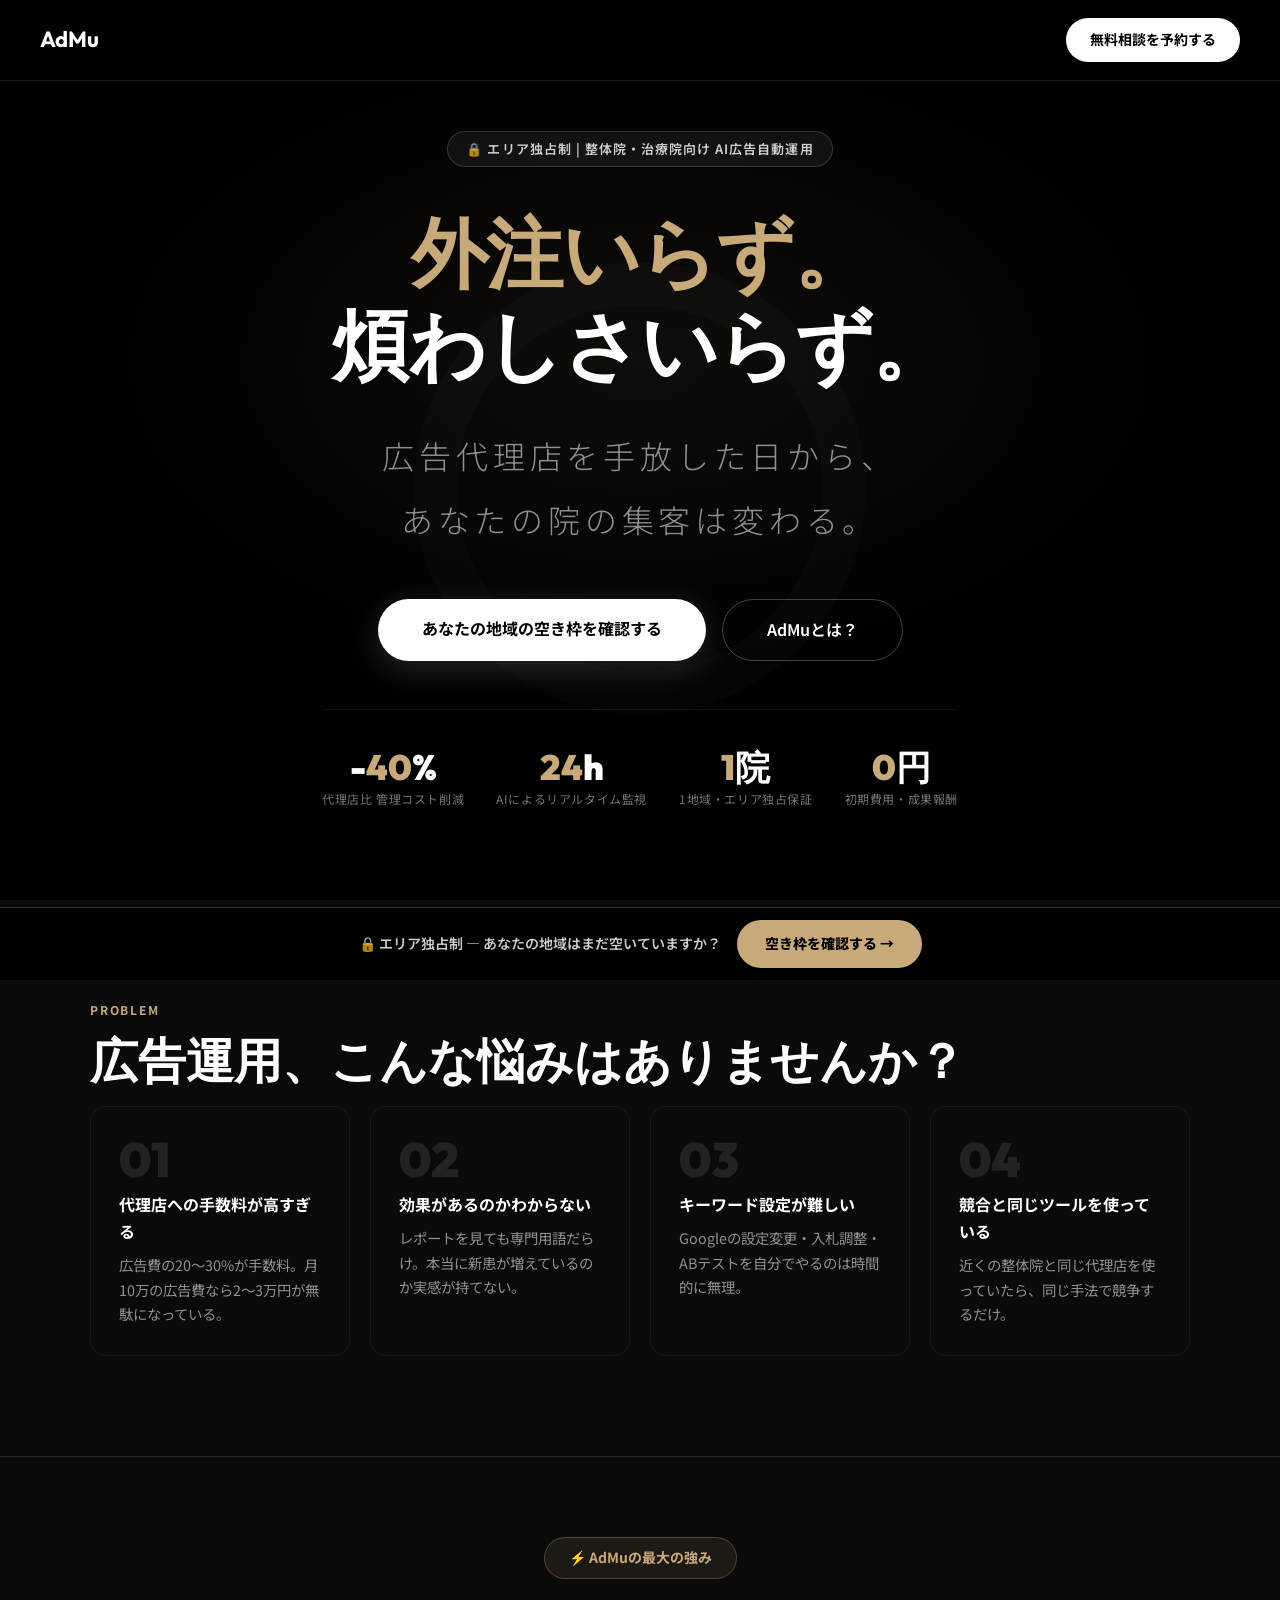
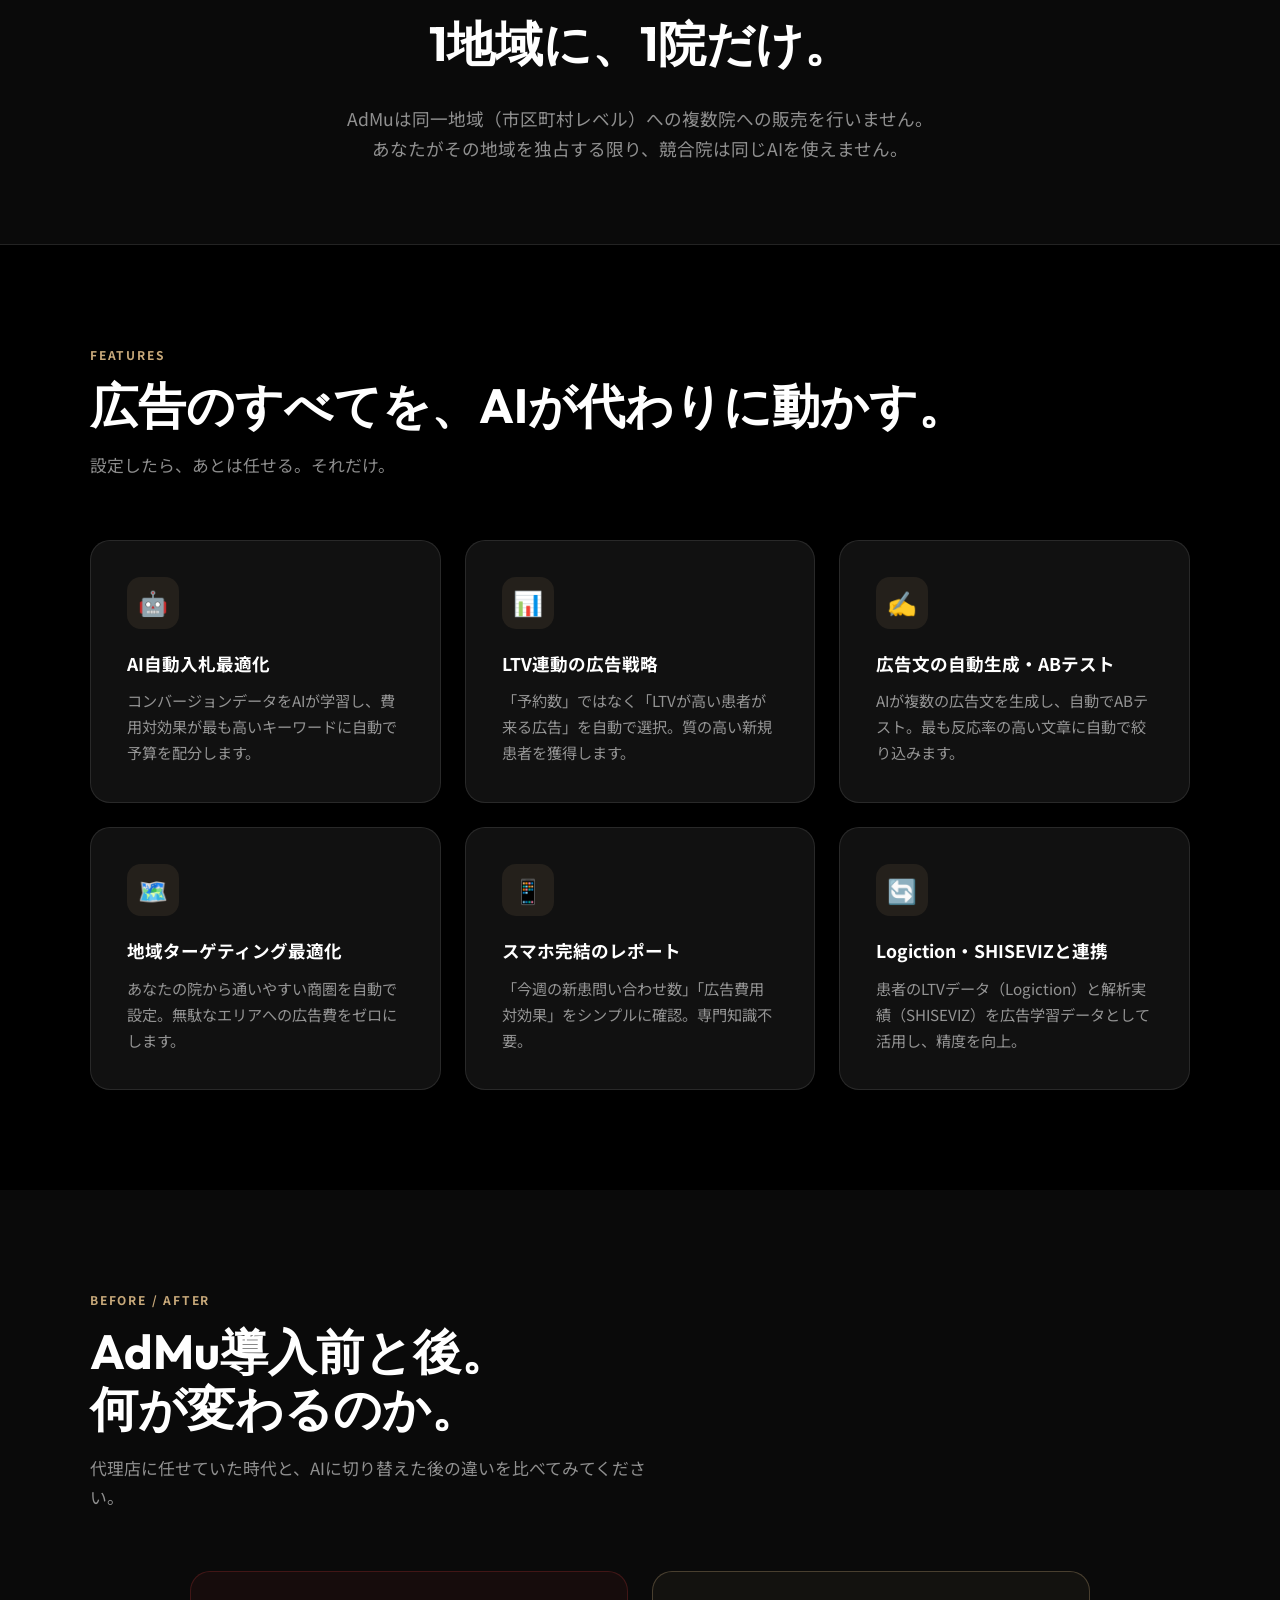
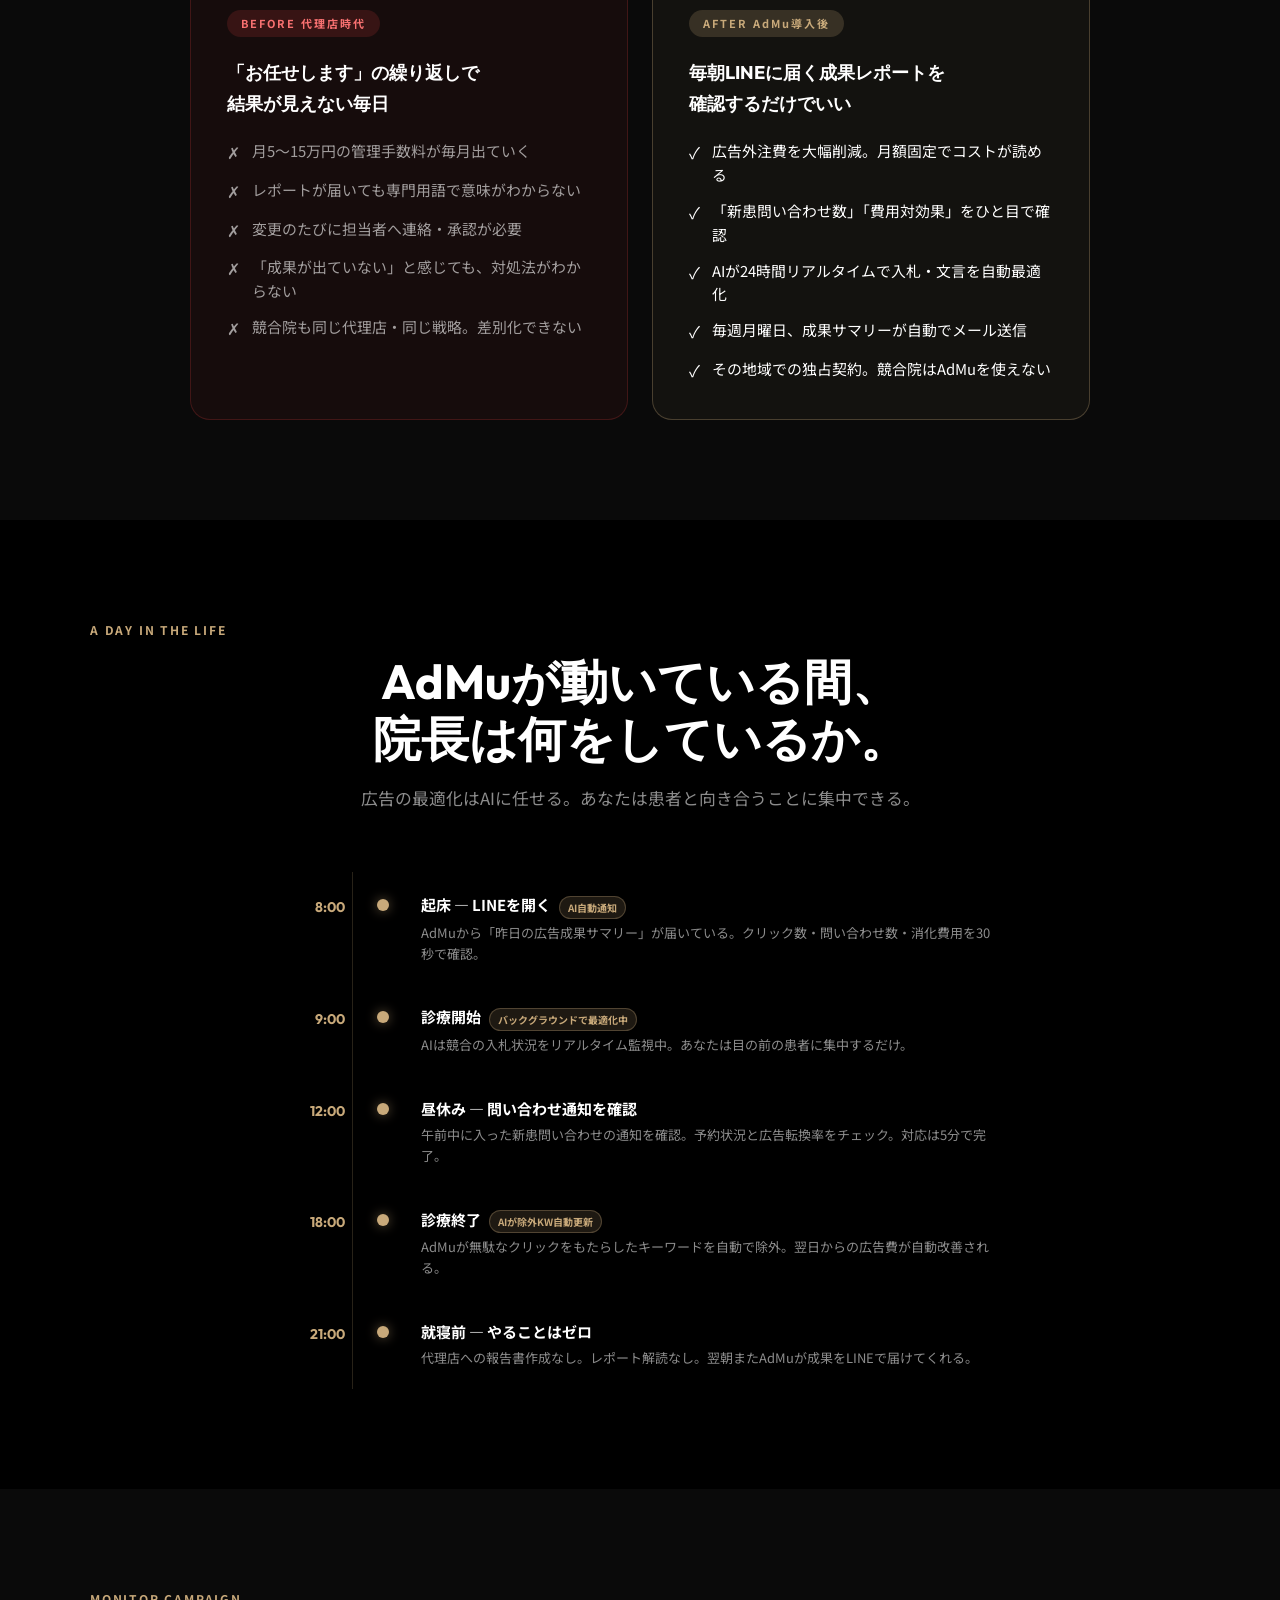
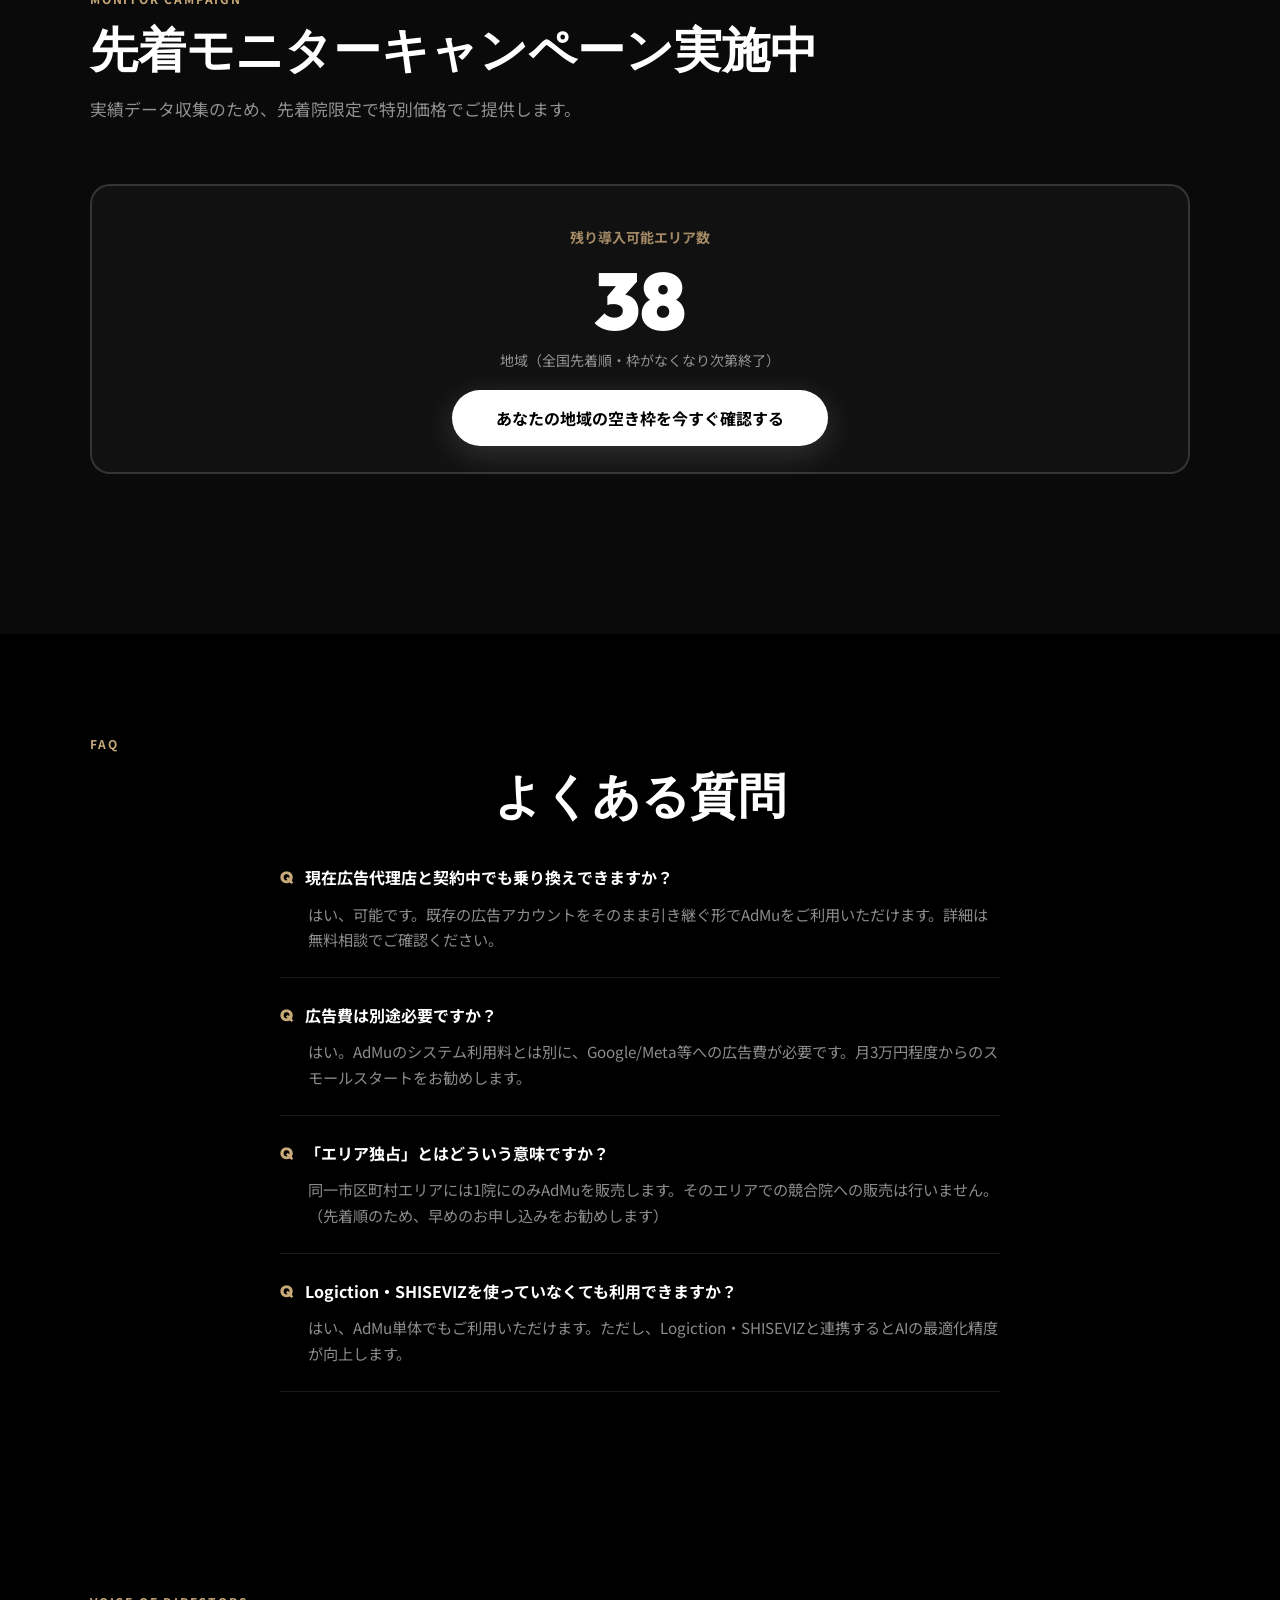
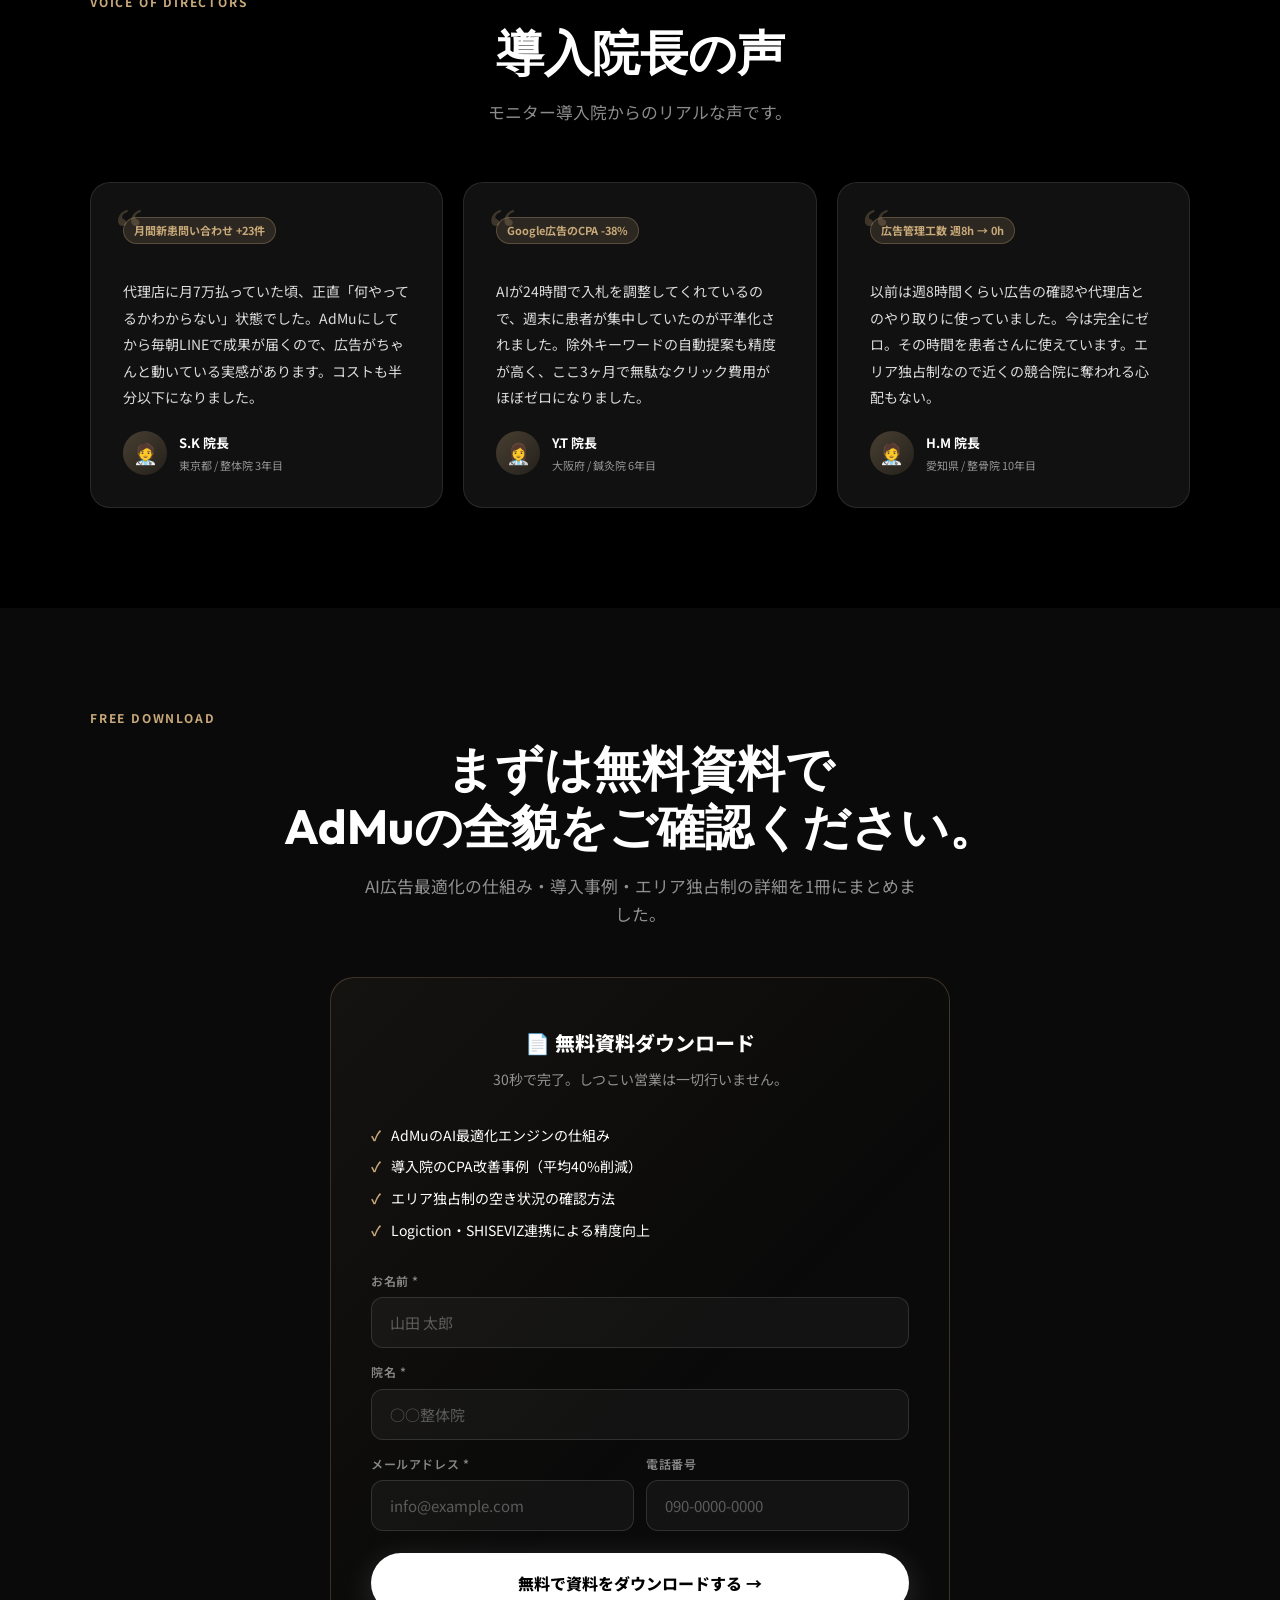
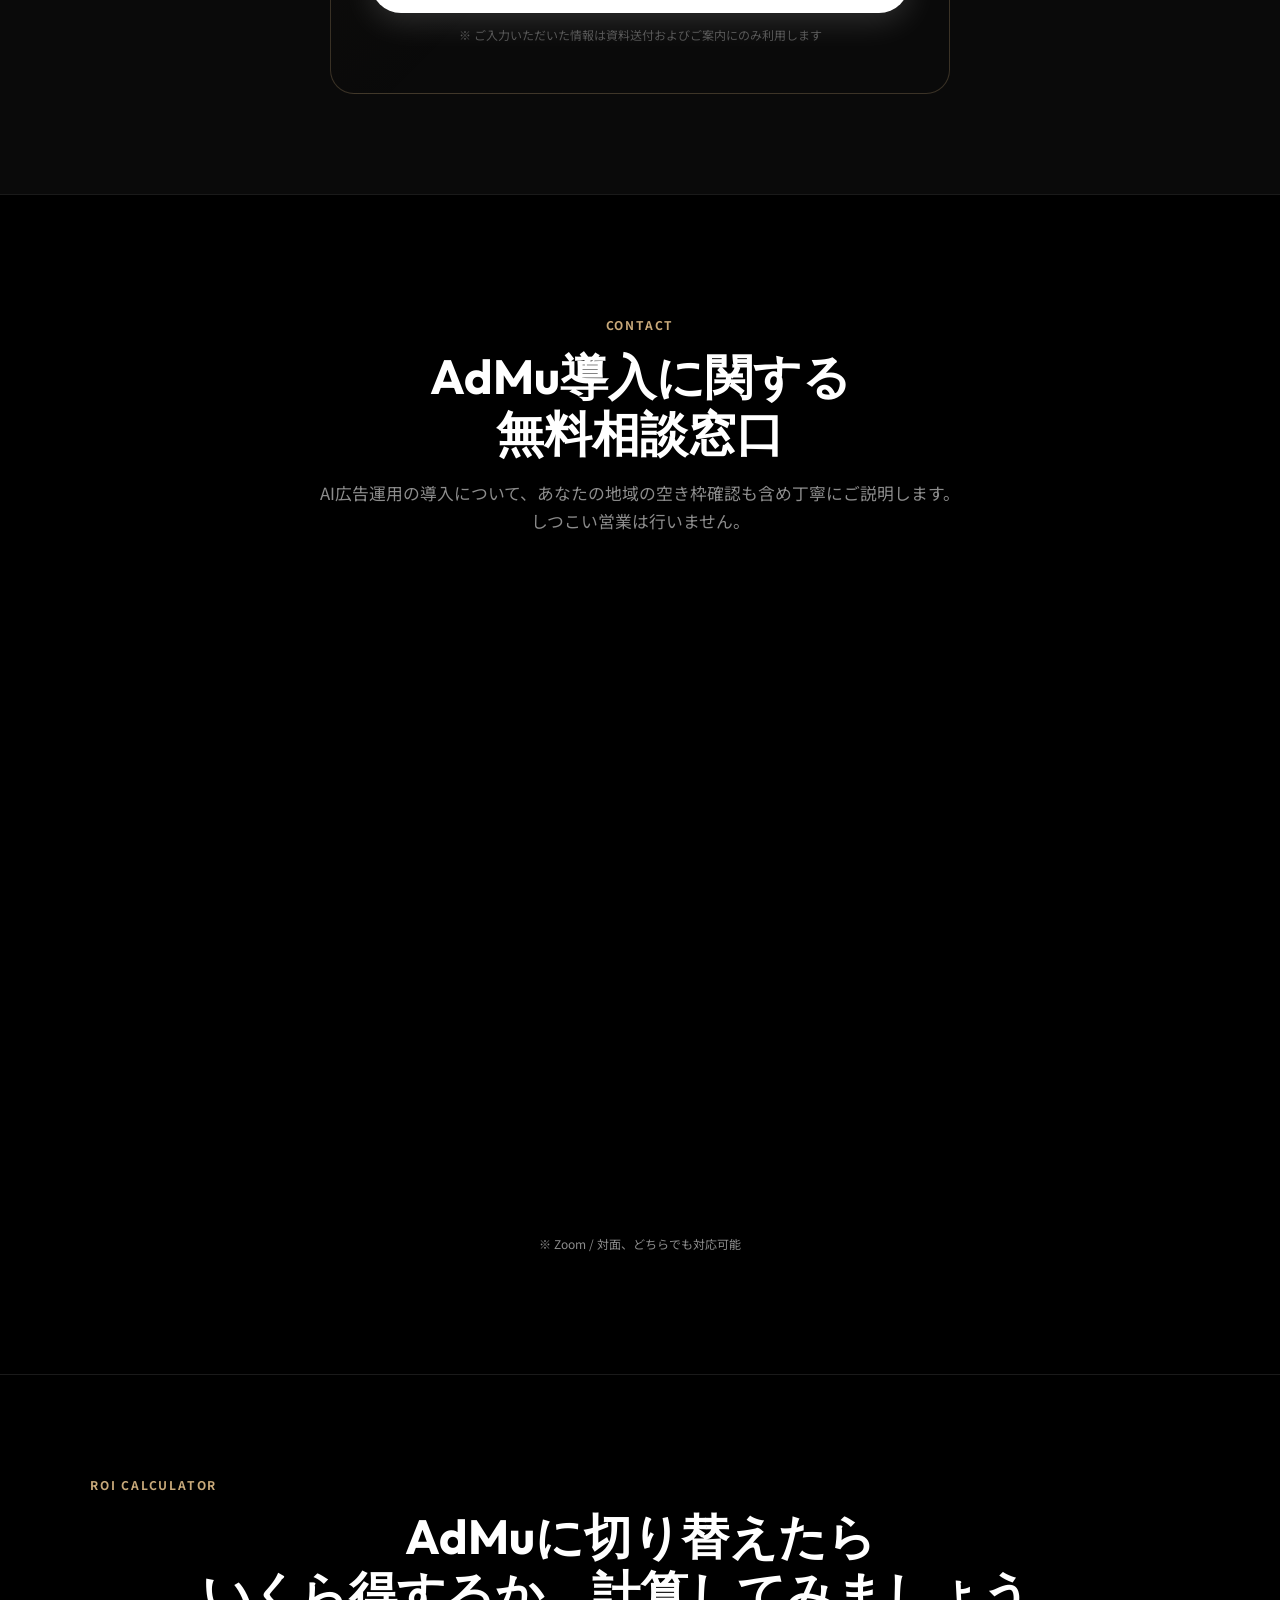
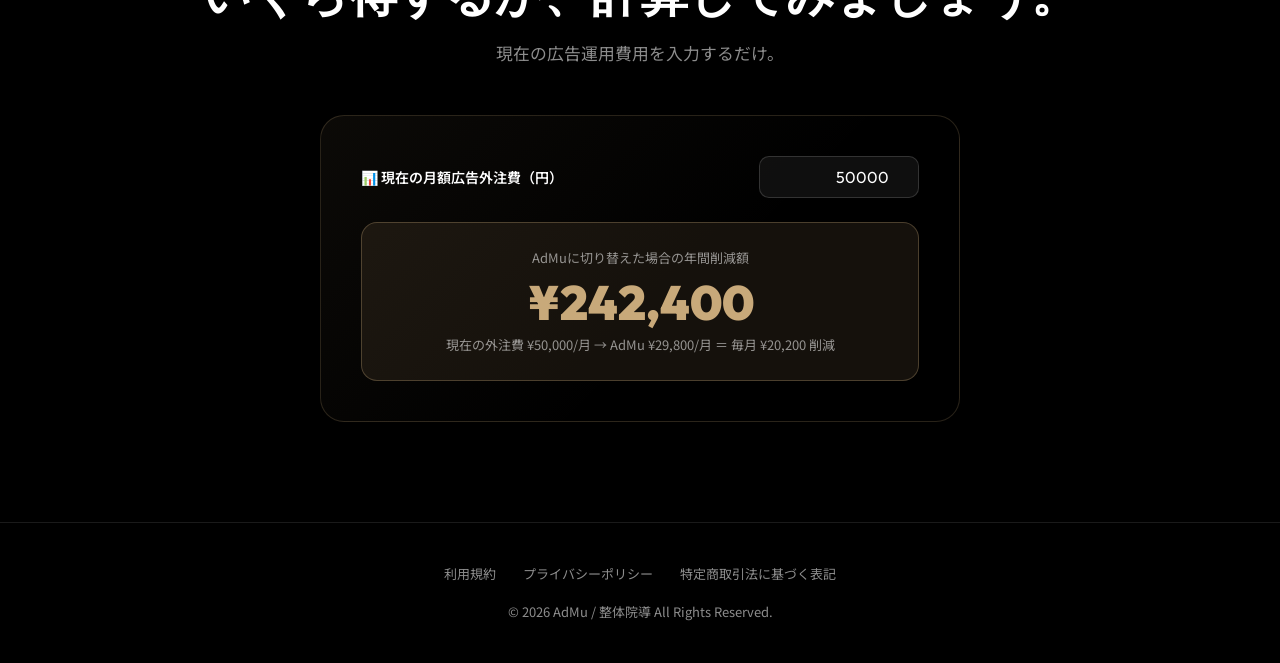
==== commit 306164a6: "feat: 料金削除→無料資料請求フォーム追加、Calendly文言AdMu化、リードAPI追加" ====
--- a/lp/index.html
+++ b/lp/index.html
@@ -344,38 +344,22 @@
       border: 1px solid rgba(200,169,122,0.3);
     }
 
-    /* 料金 */
-    .pricing-grid {
-      display: grid; grid-template-columns: repeat(auto-fit, minmax(300px, 1fr));
-      gap: 20px; max-width: 900px; margin: 0 auto;
-    }
-    .price-card {
-      border: 1px solid var(--border); border-radius: 24px; padding: 44px 36px;
-      position: relative; background: var(--bg-card);
-    }
-    .price-card.main {
-      border-color: rgba(200,169,122,0.5);
-      background: linear-gradient(135deg, rgba(200,169,122,0.06) 0%, transparent 60%);
-    }
-    .price-plan-name { font-size: 11px; letter-spacing: 4px; color: var(--text-muted); font-weight: 700; margin-bottom: 20px; }
-    .price-num {
-      font-family: 'Outfit', sans-serif;
-      font-size: 52px; font-weight: 900; letter-spacing: -2px; line-height: 1; margin-bottom: 4px;
-    }
-    .price-num sub { font-size: 18px; font-weight: 400; vertical-align: bottom; letter-spacing: 0; }
-    .price-mo { font-size: 13px; color: var(--text-muted); margin-bottom: 28px; }
-    .price-badge-main {
-      position: absolute; top: 20px; right: 20px;
-      background: var(--accent); color: #000;
-      font-size: 10px; font-weight: 800; padding: 4px 12px; border-radius: 99px;
-      letter-spacing: 1px;
-    }
-    .price-list { list-style: none; display: flex; flex-direction: column; gap: 10px; margin-bottom: 32px; }
-    .price-list li { font-size: 14px; display: flex; align-items: center; gap: 10px; }
-    .price-list li::before { content: '✓'; color: var(--accent); font-weight: 700; flex-shrink: 0; }
-    .price-list li.off { color: var(--text-muted); }
-    .price-list li.off::before { content: '−'; color: rgba(255,255,255,0.2); }
-    .price-footnote { font-size: 12px; color: var(--text-muted); margin-top: 20px; line-height: 1.6; }
+    /* 無料資料請求フォーム */
+    .dl-form-card {
+      max-width: 620px; margin: 0 auto;
+      background: linear-gradient(135deg, rgba(200,169,122,0.06), transparent 60%);
+      border: 1px solid rgba(200,169,122,0.25); border-radius: 24px;
+      padding: 48px 40px;
+    }
+    .dl-form-card h3 { font-size: 20px; font-weight: 800; text-align: center; margin-bottom: 8px; }
+    .dl-form-card .dl-sub { font-size: 14px; color: var(--text-muted); text-align: center; margin-bottom: 32px; }
+    .dl-benefits { list-style: none; margin-bottom: 28px; }
+    .dl-benefits li { font-size: 14px; display: flex; align-items: center; gap: 10px; margin-bottom: 8px; }
+    .dl-benefits li::before { content: '✓'; color: var(--accent); font-weight: 700; flex-shrink: 0; }
+    #dlThanks { display: none; text-align: center; padding: 40px 0; }
+    #dlThanks .thanks-icon { font-size: 56px; margin-bottom: 16px; }
+    #dlThanks h3 { font-size: 22px; font-weight: 800; margin-bottom: 8px; }
+    #dlThanks p { color: var(--text-muted); font-size: 14px; line-height: 1.8; }
 
     /* コンタクトフォーム */
     .contact-form { max-width: 560px; margin: 0 auto; }
@@ -549,8 +533,8 @@
         <div class="hero-stat-label">1地域・エリア独占保証</div>
       </div>
       <div class="hero-stat">
-        <div class="hero-stat-num">¥<span>29,800</span></div>
-        <div class="hero-stat-label">月額（税込・成果報酬不要）</div>
+        <div class="hero-stat-num"><span>0</span>円</div>
+        <div class="hero-stat-label">初期費用・成果報酬</div>
       </div>
     </div>
   </div>
@@ -802,42 +786,47 @@
   </div>
 </section>
 
-<!-- 料金 -->
-<section id="pricing" style="background:var(--bg-card);">
+<!-- 無料資料請求 -->
+<section id="download" style="background:var(--bg-card);">
   <div class="container">
-    <div class="section-label">Pricing</div>
-    <h2 class="section-title" style="text-align:center">シンプルな料金体系。<br>成果報酬・違約金は<br>ゼロです。</h2>
-    <p class="section-subtitle" style="margin:0 auto 56px;text-align:center">月額固定のみ。広告費が上がっても追加費用は一切かかりません。</p>
-    <div class="pricing-grid">
-      <div class="price-card">
-        <div class="price-plan-name">STARTER</div>
-        <div class="price-num">¥<span style="font-size:44px">19,800</span><sub>/月</sub></div>
-        <div class="price-mo">＋ 初期設定費 ¥29,800（一回）</div>
-        <ul class="price-list">
-          <li>Google広告 AI自動最適化</li>
-          <li>AIキーワード提案・除外管理</li>
-          <li>毎週月曜 成果レポートメール</li>
-          <li>LINE異常通知</li>
-          <li class="off">Yahoo!広告 対応</li>
-          <li class="off">LOGICTION / SHISEVIZ 連携</li>
-          <li class="off">LP診断AI / 競合分析</li>
+    <div class="section-label">Free Download</div>
+    <h2 class="section-title" style="text-align:center">まずは無料資料で<br>AdMuの全貌をご確認ください。</h2>
+    <p class="section-subtitle" style="margin:0 auto 48px;text-align:center">AI広告最適化の仕組み・導入事例・エリア独占制の詳細を1冊にまとめました。</p>
+    <div class="dl-form-card fade-up">
+      <div id="dlForm">
+        <h3>📄 無料資料ダウンロード</h3>
+        <p class="dl-sub">30秒で完了。しつこい営業は一切行いません。</p>
+        <ul class="dl-benefits">
+          <li>AdMuのAI最適化エンジンの仕組み</li>
+          <li>導入院のCPA改善事例（平均40%削減）</li>
+          <li>エリア独占制の空き状況の確認方法</li>
+          <li>Logiction・SHISEVIZ連携による精度向上</li>
         </ul>
-      </div>
-      <div class="price-card main">
-        <span class="price-badge-main">RECOMMENDED</span>
-        <div class="price-plan-name">STANDARD</div>
-        <div class="price-num">¥<span style="font-size:44px">29,800</span><sub>/月</sub></div>
-        <div class="price-mo">＋ 初期設定費 ¥29,800（一回）</div>
-        <ul class="price-list">
-          <li>Google ＋ Yahoo!広告 両対応</li>
-          <li>AIキーワード提案・除外管理</li>
-          <li>毎週月曜 成果レポートメール</li>
-          <li>LINE / メール 異常通知</li>
-          <li>LP診断AI・競合分析AI</li>
-          <li>LOGICTION オフラインCV連携</li>
-          <li>ペルソナ設定 AI精度向上</li>
-        </ul>
-        <p class="price-footnote">※ 広告費は別途（月3万〜推奨）<br>※ エリア独占保証付き（1市区町村=1院）<br>※ 解約は翌月から。違約金なし。</p>
+        <div class="cf-group">
+          <div class="cf-label">お名前 *</div>
+          <input class="cf-input" type="text" id="dlName" placeholder="山田 太郎">
+        </div>
+        <div class="cf-group">
+          <div class="cf-label">院名 *</div>
+          <input class="cf-input" type="text" id="dlClinic" placeholder="○○整体院">
+        </div>
+        <div class="form-row2">
+          <div class="cf-group">
+            <div class="cf-label">メールアドレス *</div>
+            <input class="cf-input" type="email" id="dlEmail" placeholder="info@example.com">
+          </div>
+          <div class="cf-group">
+            <div class="cf-label">電話番号</div>
+            <input class="cf-input" type="tel" id="dlPhone" placeholder="090-0000-0000">
+          </div>
+        </div>
+        <button class="cf-submit" id="dlSubmitBtn" onclick="submitDLForm()">無料で資料をダウンロードする →</button>
+        <p class="cf-note">※ ご入力いただいた情報は資料送付およびご案内にのみ利用します</p>
+      </div>
+      <div id="dlThanks">
+        <div class="thanks-icon">📩</div>
+        <h3>資料を送信しました！</h3>
+        <p>ご入力いただいたメールアドレスに資料をお送りしました。<br>数分以内に届かない場合は迷惑メールフォルダをご確認ください。<br><br>ご不明点がございましたら、お気軽に<a href="#contact" style="color:var(--accent)">無料相談</a>をご利用ください。</p>
       </div>
     </div>
   </div>
@@ -847,9 +836,9 @@
 <section class="cta-section" id="contact">
   <div class="container">
     <div class="section-label">Contact</div>
-    <h2 class="section-title">まずは1時間、<br>あなたの地域の空き枠を確認しましょう。</h2>
+    <h2 class="section-title">AdMu導入に関する<br>無料相談窓口</h2>
     <p style="color:var(--text-muted);margin-bottom:48px;font-size:1.05rem">
-      しつこい営業は行いません。空きがない場合も正直にお伝えします。
+      AI広告運用の導入について、あなたの地域の空き枠確認も含め丁寧にご説明します。<br>しつこい営業は行いません。
     </p>
     <!-- Calendly埋め込みウィジェット -->
     <div class="calendly-inline-widget"
@@ -975,10 +964,9 @@
     btn.disabled = true;
     btn.textContent = '送信中...';
 
-    // 本番デプロイ後は https://admu.jp に変更
     const API_URL = (location.hostname === 'localhost' || location.hostname === '127.0.0.1')
       ? 'http://localhost:8001'
-      : 'https://admu-backend-jxi0.onrender.com';
+      : 'https://admu-backend-yrqx.onrender.com';
 
     fetch(API_URL + '/api/lp/contact', {
       method: 'POST',
@@ -1003,6 +991,51 @@
         document.getElementById('cfThanks').style.display = 'block';
       });
   }
+
+  // 無料資料請求フォーム送信
+  function submitDLForm() {
+    const name   = document.getElementById('dlName').value.trim();
+    const clinic = document.getElementById('dlClinic').value.trim();
+    const email  = document.getElementById('dlEmail').value.trim();
+    const phone  = document.getElementById('dlPhone').value.trim();
+    if (!name || !clinic || !email) {
+      alert('お名前・院名・メールアドレスは必須です。');
+      return;
+    }
+    if (!/^[^\s@]+@[^\s@]+\.[^\s@]+$/.test(email)) {
+      alert('メールアドレスの形式が正しくありません。');
+      return;
+    }
+    const btn = document.getElementById('dlSubmitBtn');
+    btn.disabled = true;
+    btn.textContent = '送信中...';
+
+    const API_URL = (location.hostname === 'localhost' || location.hostname === '127.0.0.1')
+      ? 'http://localhost:8001'
+      : 'https://admu-backend-yrqx.onrender.com';
+
+    fetch(API_URL + '/api/lp/download', {
+      method: 'POST',
+      headers: { 'Content-Type': 'application/json' },
+      body: JSON.stringify({ name, clinic, email, phone }),
+    })
+      .then(r => r.json())
+      .then(data => {
+        if (data.success) {
+          document.getElementById('dlForm').style.display = 'none';
+          document.getElementById('dlThanks').style.display = 'block';
+        } else {
+          alert(data.detail || 'エラーが発生しました。');
+          btn.disabled = false;
+          btn.textContent = '無料で資料をダウンロードする →';
+        }
+      })
+      .catch(err => {
+        console.error('送信エラー:', err);
+        document.getElementById('dlForm').style.display = 'none';
+        document.getElementById('dlThanks').style.display = 'block';
+      });
+  }
 </script>
 <script src="https://assets.calendly.com/assets/external/widget.js" async></script>
 </body>
